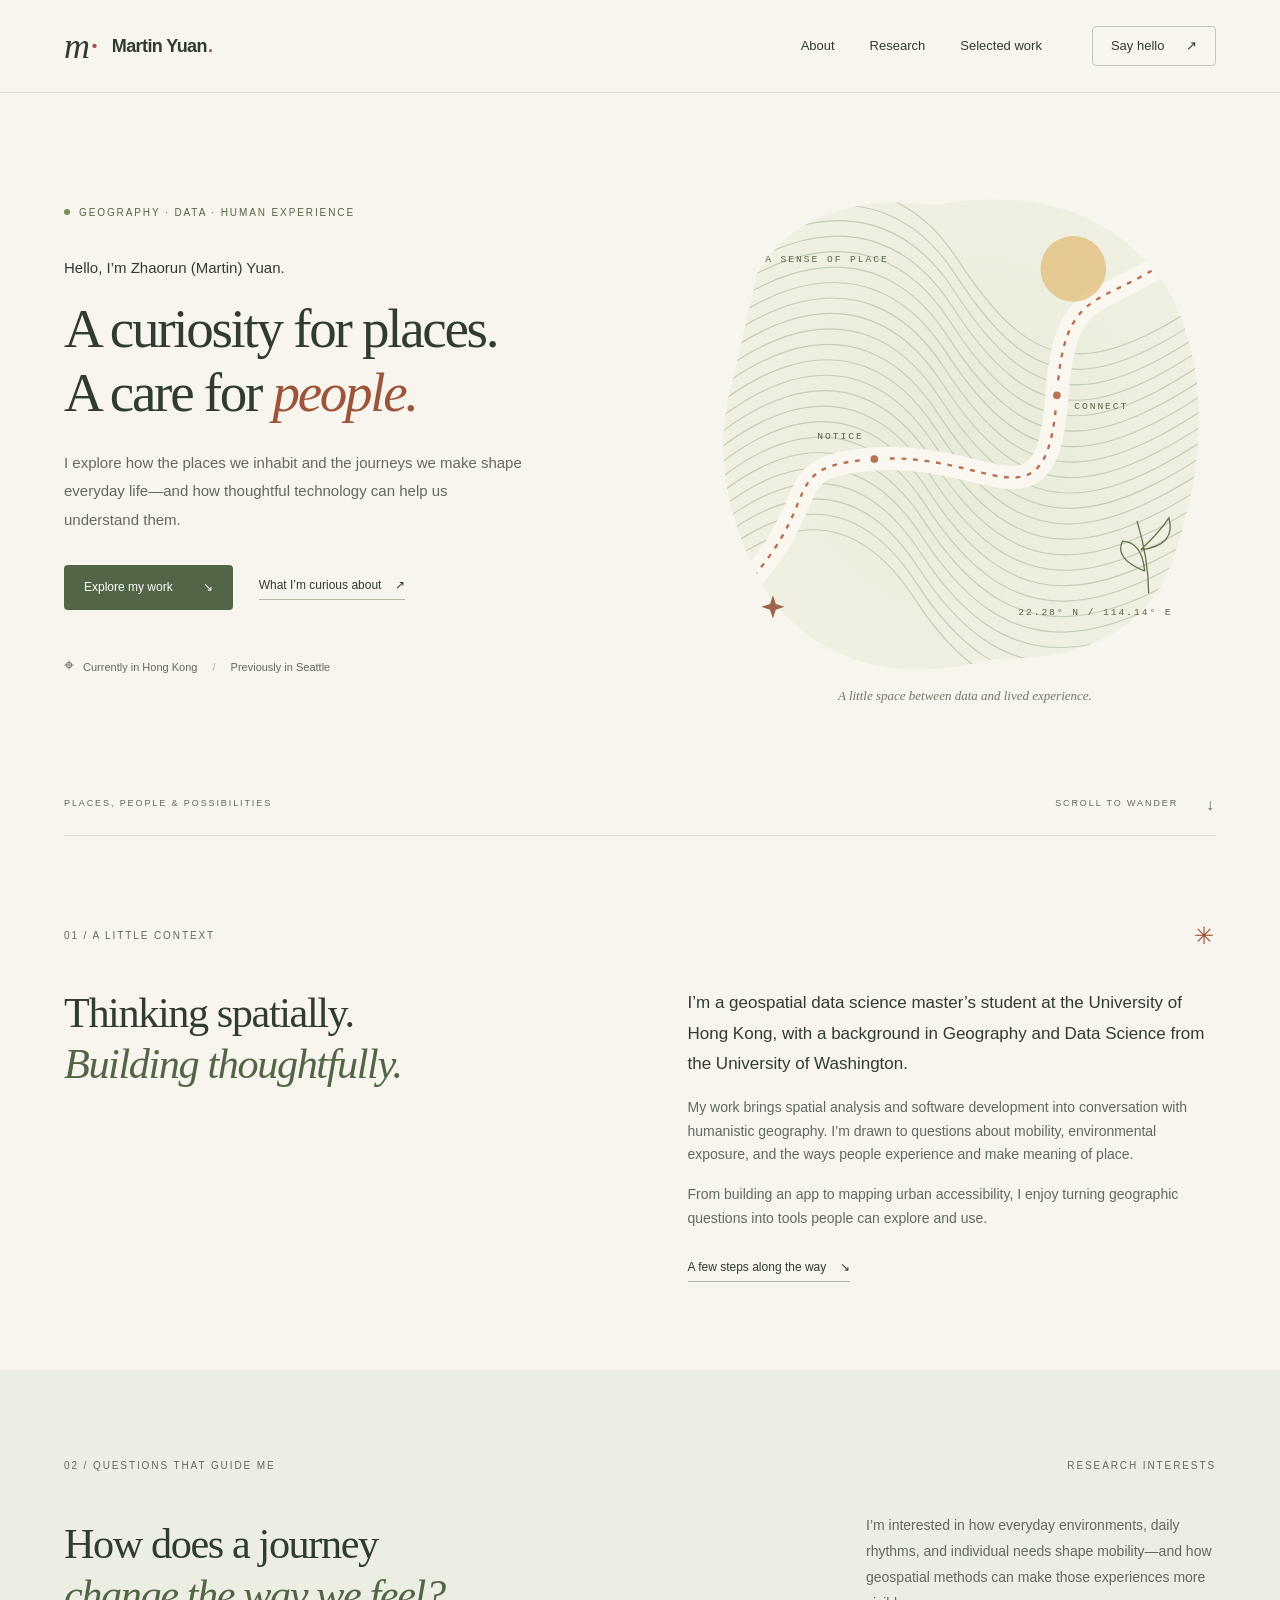
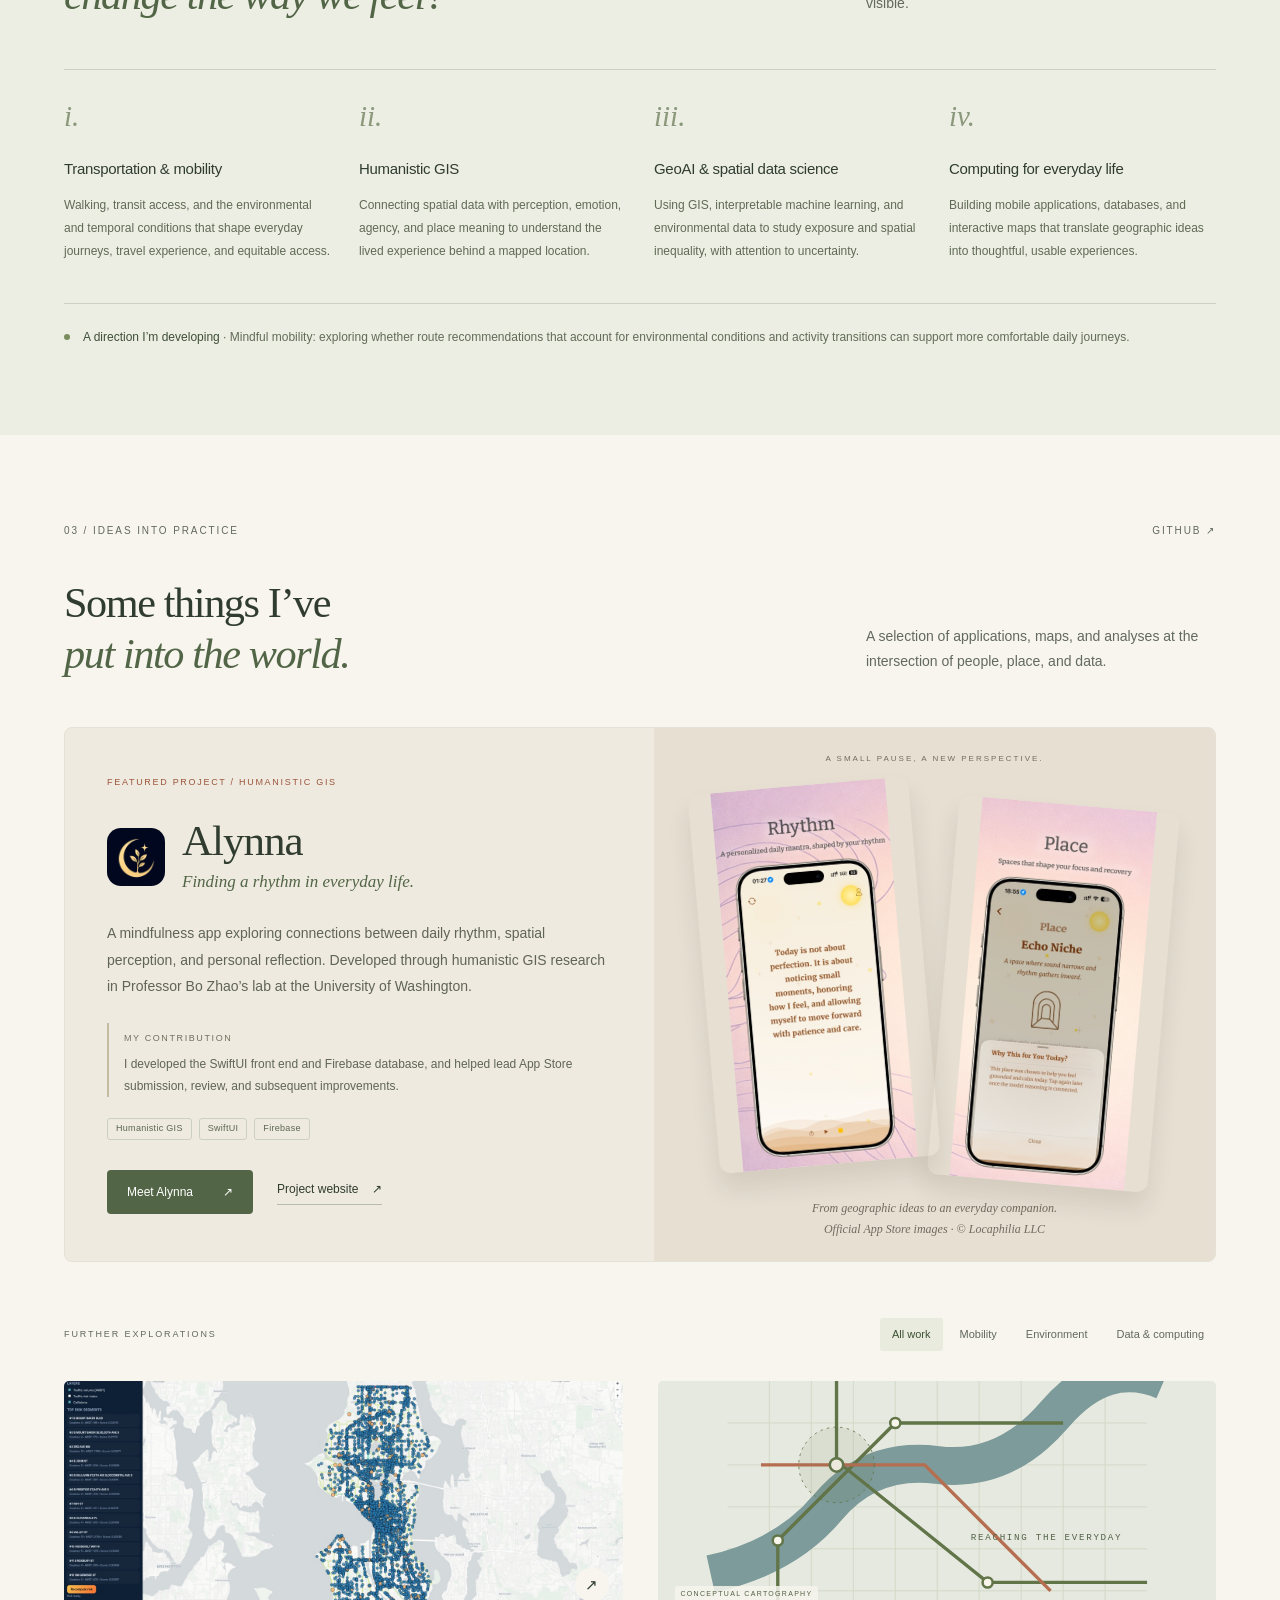
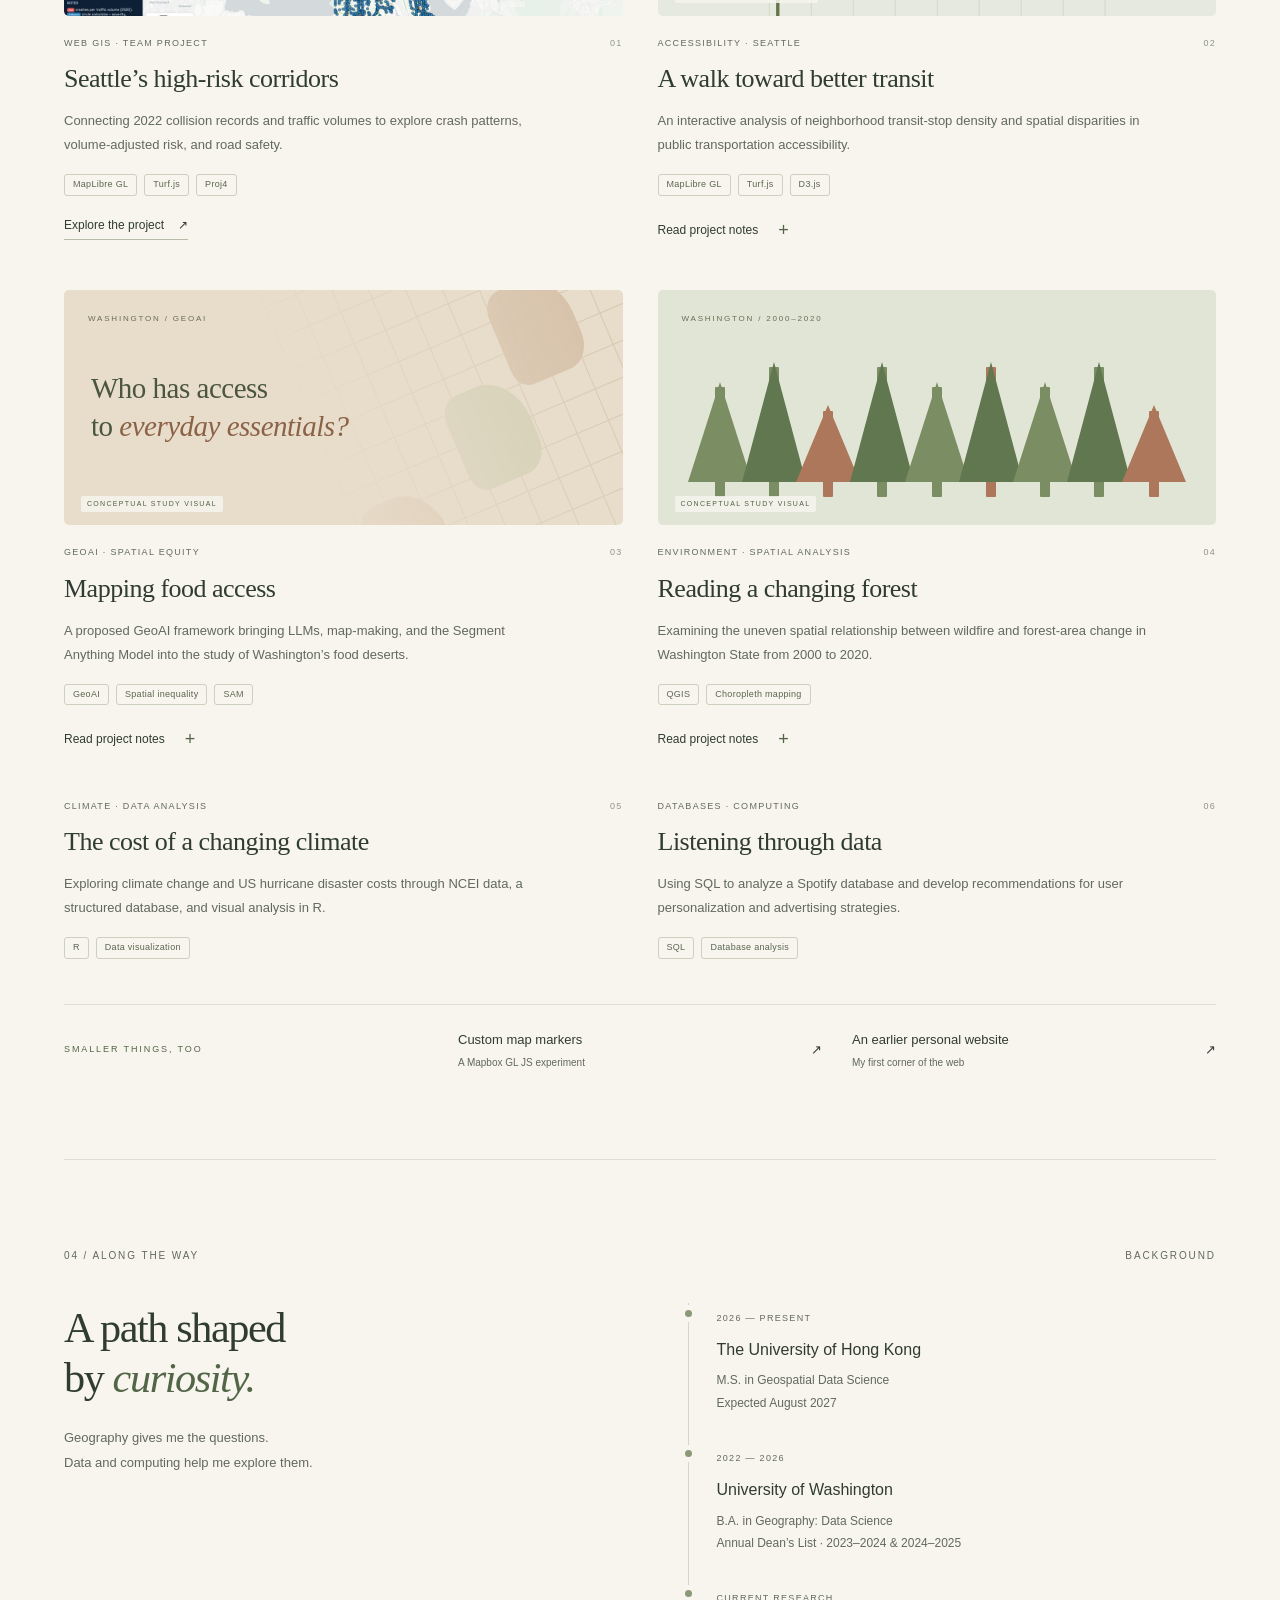
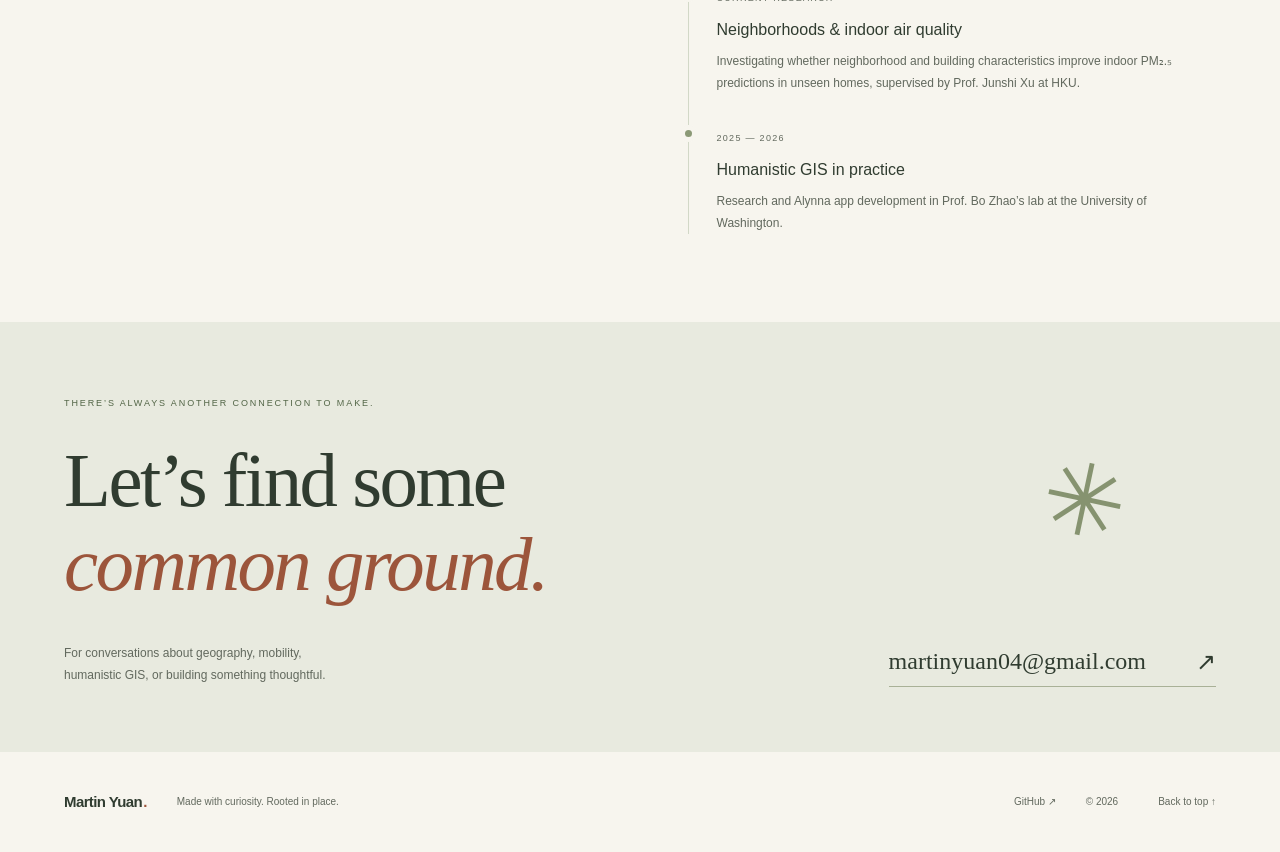
==== index.html @ da3b29af "update to website intial one" ====
<!doctype html>
<html lang="en">
<head>
  <meta charset="utf-8">
  <meta name="viewport" content="width=device-width, initial-scale=1">
  <meta name="theme-color" content="#f7f5ee">
  <meta name="description" content="Zhaorun (Martin) Yuan — geography, humanistic GIS, and geospatial data science. Exploring how places and everyday journeys shape human experience.">
  <meta property="og:title" content="Zhaorun (Martin) Yuan — Places, people & possibilities">
  <meta property="og:description" content="Geography, humanistic GIS, mobility, and thoughtful technology. Research and selected work by Martin Yuan.">
  <meta property="og:type" content="website">
  <title>Zhaorun (Martin) Yuan · Geography & Geospatial Data Science</title>
  <link rel="icon" href="assets/favicon.svg" type="image/svg+xml">
  <link rel="stylesheet" href="styles.css">
  <script src="script.js" defer></script>
</head>
<body>
<a class="skip-link" href="#main">Skip to content</a>
<header class="site-header">
  <a class="wordmark" href="#home" aria-label="Martin Yuan, home"><span class="mark" aria-hidden="true">m<span>·</span></span> Martin Yuan<span class="wordmark-dot">.</span></a>
  <button class="menu-toggle" type="button" aria-expanded="false" aria-controls="navigation">Menu <span aria-hidden="true">☰</span></button>
  <nav id="navigation" aria-label="Main navigation">
    <a href="#about">About</a><a href="#research">Research</a><a href="#work">Selected work</a><a class="nav-contact" href="#contact">Say hello <span aria-hidden="true">↗</span></a>
  </nav>
</header>
<main id="main">
<section class="hero wrap" id="home" aria-labelledby="hero-title">
  <div class="hero-copy">
    <p class="eyebrow"><span class="status-dot"></span> GEOGRAPHY · DATA · HUMAN EXPERIENCE</p>
    <p class="introduction">Hello, I’m Zhaorun (Martin) Yuan.</p>
    <h1 id="hero-title">A curiosity for places.<br>A care for <em>people.</em></h1>
    <p class="hero-description">I explore how the places we inhabit and the journeys we make shape everyday life—and how thoughtful technology can help us understand them.</p>
    <div class="hero-actions"><a class="button primary" href="#work">Explore my work <span aria-hidden="true">↘</span></a><a class="text-link" href="#research">What I’m curious about <span aria-hidden="true">↗</span></a></div>
    <p class="hero-location"><span aria-hidden="true">⌖</span> Currently in Hong Kong <span class="separator">/</span> Previously in Seattle</p>
  </div>
  <figure class="landscape">
    <svg viewBox="0 0 520 530" role="img" aria-labelledby="landscape-title landscape-desc">
      <title id="landscape-title">A geography of everyday life</title><desc id="landscape-desc">An imagined landscape of soft contour lines, a winding terracotta path, and small places to pause.</desc>
      <defs><clipPath id="map-clip"><path d="M45 98Q98 12 231 28Q388 0 467 110Q530 222 480 380Q448 500 290 498Q140 537 59 436Q-13 318 20 207Z"/></clipPath><radialGradient id="map-fill"><stop stop-color="#e7ebd9"/><stop offset="1" stop-color="#eff0e2"/></radialGradient></defs>
      <g clip-path="url(#map-clip)"><path fill="url(#map-fill)" d="M0 0h520v530H0z"/>
      <g class="contours" fill="none" stroke="#c4cdb6" stroke-width="1.2">
      <path d="M-90 160C10 20 165-50 252 84S399 212 570 83"/><path d="M-90 176C10 36 163-34 250 100S399 228 570 99"/><path d="M-90 192C10 52 161-18 248 116S399 244 570 115"/><path d="M-90 208C10 68 159-2 246 132S399 260 570 131"/><path d="M-90 224C10 84 157 14 244 148S399 276 570 147"/><path d="M-90 240C10 100 155 30 242 164S399 292 570 163"/><path d="M-90 256C10 116 153 46 240 180S399 308 570 179"/><path d="M-90 272C10 132 151 62 238 196S399 324 570 195"/><path d="M-90 288C10 148 149 78 236 212S399 340 570 211"/><path d="M-90 304C10 164 147 94 234 228S399 356 570 227"/><path d="M-90 320C10 180 145 110 232 244S399 372 570 243"/><path d="M-90 336C10 196 143 126 230 260S399 388 570 259"/><path d="M-90 352C10 212 141 142 228 276S399 404 570 275"/><path d="M-90 368C10 228 139 158 226 292S399 420 570 291"/><path d="M-90 384C10 244 137 174 224 308S399 436 570 307"/><path d="M-90 400C10 260 135 190 222 324S399 452 570 323"/><path d="M-90 416C10 276 133 206 220 340S399 468 570 339"/><path d="M-90 432C10 292 131 222 218 356S399 484 570 355"/><path d="M-90 448C10 308 129 238 216 372S399 500 570 371"/><path d="M-90 464C10 324 127 254 214 388S399 516 570 387"/><path d="M-90 480C10 340 125 270 212 404S399 532 570 403"/><path d="M-90 496C10 356 123 286 210 420S399 548 570 419"/><path d="M-90 512C10 372 121 302 208 436S399 564 570 435"/>
      </g><path d="M-20 470C140 340 45 300 166 291S345 372 355 225S423 160 540 18" fill="none" stroke="#f9f7ef" stroke-width="24"/><path class="journey-line" d="M-20 470C140 340 45 300 166 291S345 372 355 225S423 160 540 18" fill="none" stroke="#b97154" stroke-width="2.5" stroke-dasharray="5 7"/>
      <circle cx="166" cy="291" r="10" fill="#f9f7ef"/><circle cx="166" cy="291" r="4" fill="#b97154"/><circle cx="355" cy="225" r="10" fill="#f9f7ef"/><circle cx="355" cy="225" r="4" fill="#b97154"/>
      <circle cx="372" cy="94" r="34" fill="#e3bd78" opacity=".75"/>
      </g><g fill="#596448" font-family="monospace" font-size="10" letter-spacing="2"><text x="53" y="87">A SENSE OF PLACE</text><text x="107" y="270">NOTICE</text><text x="373" y="239">CONNECT</text><text x="315" y="452">22.28° N / 114.14° E</text></g>
      <g transform="translate(450 355)" stroke="#68744e" fill="none" stroke-width="1.4"><path d="M0 75Q0 40-12 0M-4 52Q-36 39-27 21Q-7 22-4 52M-8 30Q12 11 21-3Q29 25-8 30"/></g>
      <g transform="translate(61 444)" fill="#9b654e"><path d="M0-12 3-3 12 0 3 3 0 12-3 3-12 0-3-3Z"/></g>
    </svg>
    <figcaption>A little space between data and lived experience.</figcaption>
  </figure>
  <div class="hero-bottom"><span>PLACES, PEOPLE & POSSIBILITIES</span><a href="#about" aria-label="Scroll to about">SCROLL TO WANDER <span aria-hidden="true">↓</span></a></div>
</section>
<section class="about section wrap" id="about" aria-labelledby="about-title">
  <div class="section-label"><span>01 / A LITTLE CONTEXT</span><span class="small-star" aria-hidden="true">✳</span></div>
  <div class="about-grid"><h2 id="about-title">Thinking spatially.<br><em>Building thoughtfully.</em></h2><div class="about-copy"><p class="lead">I’m a geospatial data science master’s student at the University of Hong Kong, with a background in Geography and Data Science from the University of Washington.</p><p>My work brings spatial analysis and software development into conversation with humanistic geography. I’m drawn to questions about mobility, environmental exposure, and the ways people experience and make meaning of place.</p><p>From building an app to mapping urban accessibility, I enjoy turning geographic questions into tools people can explore and use.</p><a class="text-link" href="#background">A few steps along the way <span aria-hidden="true">↘</span></a></div></div>
</section>
<section class="research section" id="research" aria-labelledby="research-title"><div class="wrap">
  <div class="section-label"><span>02 / QUESTIONS THAT GUIDE ME</span><span>RESEARCH INTERESTS</span></div>
  <div class="section-heading"><h2 id="research-title">How does a journey<br><em>change the way we feel?</em></h2><p>I’m interested in how everyday environments, daily rhythms, and individual needs shape mobility—and how geospatial methods can make those experiences more visible.</p></div>
  <div class="interest-grid">
    <article><span class="interest-number">i.</span><h3>Transportation & mobility</h3><p>Walking, transit access, and the environmental and temporal conditions that shape everyday journeys, travel experience, and equitable access.</p></article>
    <article><span class="interest-number">ii.</span><h3>Humanistic GIS</h3><p>Connecting spatial data with perception, emotion, agency, and place meaning to understand the lived experience behind a mapped location.</p></article>
    <article><span class="interest-number">iii.</span><h3>GeoAI & spatial data science</h3><p>Using GIS, interpretable machine learning, and environmental data to study exposure and spatial inequality, with attention to uncertainty.</p></article>
    <article><span class="interest-number">iv.</span><h3>Computing for everyday life</h3><p>Building mobile applications, databases, and interactive maps that translate geographic ideas into thoughtful, usable experiences.</p></article>
  </div>
  <div class="research-note"><span class="status-dot"></span><p><strong>A direction I’m developing</strong> · Mindful mobility: exploring whether route recommendations that account for environmental conditions and activity transitions can support more comfortable daily journeys.</p></div>
</div></section>
<section class="work section wrap" id="work" aria-labelledby="work-title">
  <div class="section-label"><span>03 / IDEAS INTO PRACTICE</span><a href="https://github.com/martinnnYuan" target="_blank" rel="noopener noreferrer">GITHUB <span aria-hidden="true">↗</span></a></div>
  <div class="section-heading"><h2 id="work-title">Some things I’ve<br><em>put into the world.</em></h2><p>A selection of applications, maps, and analyses at the intersection of people, place, and data.</p></div>
  <article class="featured" id="alynna">
    <div class="featured-copy"><p class="eyebrow">FEATURED PROJECT / HUMANISTIC GIS</p><div class="app-heading"><img src="assets/alynna-icon.jpg" width="58" height="58" alt="Alynna app icon" loading="lazy"><h3>Alynna<span>Finding a rhythm in everyday life.</span></h3></div><p>A mindfulness app exploring connections between daily rhythm, spatial perception, and personal reflection. Developed through humanistic GIS research in Professor Bo Zhao’s lab at the University of Washington.</p><div class="role-note"><span>MY CONTRIBUTION</span><p>I developed the SwiftUI front end and Firebase database, and helped lead App Store submission, review, and subsequent improvements.</p></div><div class="tags"><span>Humanistic GIS</span><span>SwiftUI</span><span>Firebase</span></div><div class="featured-actions"><a class="button primary" href="https://apps.apple.com/us/app/alynna/id6755222294" target="_blank" rel="noopener noreferrer">Meet Alynna <span aria-hidden="true">↗</span></a><a class="text-link" href="https://martinnnyuan.github.io/alynna_support/" target="_blank" rel="noopener noreferrer">Project website <span aria-hidden="true">↗</span></a></div></div>
    <figure class="app-visual"><span class="visual-note">A SMALL PAUSE, A NEW PERSPECTIVE.</span><div class="app-screens"><img class="screen-one" src="assets/alynna-screen-1.jpg" width="416" height="900" alt="Official Alynna App Store image showing the daily rhythm reflection screen" loading="lazy"><img class="screen-two" src="assets/alynna-screen-2.jpg" width="416" height="900" alt="Official Alynna App Store image showing Place, a reflection on spaces for focus and recovery" loading="lazy"></div><figcaption>From geographic ideas to an everyday companion.<br>Official App Store images · © Locaphilia LLC</figcaption></figure>
  </article>
  <div class="project-toolbar"><p>FURTHER EXPLORATIONS</p><div class="filters" role="group" aria-label="Filter projects"><button type="button" class="active" data-filter="all" aria-pressed="true">All work</button><button type="button" data-filter="mobility" aria-pressed="false">Mobility</button><button type="button" data-filter="environment" aria-pressed="false">Environment</button><button type="button" data-filter="data" aria-pressed="false">Data & computing</button></div></div>
  <p class="sr-only" id="filter-status" aria-live="polite"></p>
  <div class="projects">
    <article class="project" data-category="mobility"><a class="project-image traffic" href="https://martinnnyuan.github.io/geog328_traffic_incident/index.html" target="_blank" rel="noopener noreferrer" aria-label="Explore Seattle high-risk corridors"><img src="assets/seattle-traffic.jpg" width="1440" height="783" alt="Seattle traffic safety web map with road segments and collision data" loading="lazy"><span class="image-link" aria-hidden="true">↗</span></a><div class="project-meta"><span>WEB GIS · TEAM PROJECT</span><span>01</span></div><h3>Seattle’s high-risk corridors</h3><p>Connecting 2022 collision records and traffic volumes to explore crash patterns, volume-adjusted risk, and road safety.</p><div class="tags"><span>MapLibre GL</span><span>Turf.js</span><span>Proj4</span></div><a class="text-link" href="https://github.com/martinnnYuan/geog328_traffic_incident" target="_blank" rel="noopener noreferrer">Explore the project <span aria-hidden="true">↗</span></a></article>
    <article class="project" data-category="mobility"><div class="project-image transit" aria-hidden="true"><svg viewBox="0 0 500 280"><g stroke="#d0d7c4" stroke-width="1"><path d="M0 50h500M0 100h500M0 150h500M0 200h500M0 250h500M50 0v280M100 0v280M150 0v280M200 0v280M250 0v280M300 0v280M350 0v280M400 0v280M450 0v280"/></g><path d="M-20 230Q70 210 120 150T250 100T390 40T520 0" fill="none" stroke="#7d9b9a" stroke-width="45"/><path d="M60 280V190L200 50H400M130 0V95L310 240H500" fill="none" stroke="#617548" stroke-width="4"/><path d="M40 100H235L385 250" fill="none" stroke="#b56e50" stroke-width="4"/><g fill="#f8f5eb" stroke="#617548" stroke-width="3"><circle cx="130" cy="100" r="8"/><circle cx="200" cy="50" r="6"/><circle cx="310" cy="240" r="6"/><circle cx="60" cy="190" r="6"/></g><circle cx="130" cy="100" r="45" fill="#617548" fill-opacity=".09" stroke="#617548" stroke-dasharray="3 5"/><text x="290" y="190" fill="#536348" font-family="monospace" font-size="11" letter-spacing="2">REACHING THE EVERYDAY</text></svg><span class="illustration-label">CONCEPTUAL CARTOGRAPHY</span></div><div class="project-meta"><span>ACCESSIBILITY · SEATTLE</span><span>02</span></div><h3>A walk toward better transit</h3><p>An interactive analysis of neighborhood transit-stop density and spatial disparities in public transportation accessibility.</p><div class="tags"><span>MapLibre GL</span><span>Turf.js</span><span>D3.js</span></div><details><summary>Read project notes <span aria-hidden="true">+</span></summary><p>Integrated King County and Seattle open data with neighborhood navigation, spatial queries, and dynamic charts. The accessibility index measures in-service stop density; it is a proxy for access rather than a network-based walking-time measure.</p></details></article>
    <article class="project" data-category="environment"><div class="project-image food" aria-hidden="true"><span class="art-coordinate">WASHINGTON / GEOAI</span><div class="food-grid"></div><span class="art-phrase">Who has access<br>to <em>everyday essentials?</em></span><span class="illustration-label">CONCEPTUAL STUDY VISUAL</span></div><div class="project-meta"><span>GEOAI · SPATIAL EQUITY</span><span>03</span></div><h3>Mapping food access</h3><p>A proposed GeoAI framework bringing LLMs, map-making, and the Segment Anything Model into the study of Washington’s food deserts.</p><div class="tags"><span>GeoAI</span><span>Spatial inequality</span><span>SAM</span></div><details><summary>Read project notes <span aria-hidden="true">+</span></summary><p>Developed for GEOG 495, the project considered evaluation strategies alongside the ethical and political limits of using GeoAI to represent unequal food access.</p></details></article>
    <article class="project" data-category="environment"><div class="project-image forest" aria-hidden="true"><span class="art-coordinate">WASHINGTON / 2000–2020</span><div class="forest-art"><i></i><i></i><i></i><i></i><i></i><i></i><i></i><i></i><i></i></div><span class="illustration-label">CONCEPTUAL STUDY VISUAL</span></div><div class="project-meta"><span>ENVIRONMENT · SPATIAL ANALYSIS</span><span>04</span></div><h3>Reading a changing forest</h3><p>Examining the uneven spatial relationship between wildfire and forest-area change in Washington State from 2000 to 2020.</p><div class="tags"><span>QGIS</span><span>Choropleth mapping</span></div><details><summary>Read project notes <span aria-hidden="true">+</span></summary><p>Used Washington State Department of Natural Resources data and spatial analysis in QGIS to map patterns of environmental and ecological change for GEOG 360.</p></details></article>
    <article class="project" data-category="data environment"><div class="project-meta"><span>CLIMATE · DATA ANALYSIS</span><span>05</span></div><h3>The cost of a changing climate</h3><p>Exploring climate change and US hurricane disaster costs through NCEI data, a structured database, and visual analysis in R.</p><div class="tags"><span>R</span><span>Data visualization</span></div></article>
    <article class="project" data-category="data"><div class="project-meta"><span>DATABASES · COMPUTING</span><span>06</span></div><h3>Listening through data</h3><p>Using SQL to analyze a Spotify database and develop recommendations for user personalization and advertising strategies.</p><div class="tags"><span>SQL</span><span>Database analysis</span></div></article>
  </div>
  <div class="small-experiments"><p class="eyebrow">SMALLER THINGS, TOO</p><a href="https://github.com/martinnnYuan/mapboxtest" target="_blank" rel="noopener noreferrer"><span>Custom map markers <small>A Mapbox GL JS experiment</small></span><span aria-hidden="true">↗</span></a><a href="https://github.com/martinnnYuan/martinnnYuan.github.io" target="_blank" rel="noopener noreferrer"><span>An earlier personal website <small>My first corner of the web</small></span><span aria-hidden="true">↗</span></a></div>
</section>
<section class="background section wrap" id="background" aria-labelledby="background-title"><div class="section-label"><span>04 / ALONG THE WAY</span><span>BACKGROUND</span></div><div class="background-grid"><div><h2 id="background-title">A path shaped<br>by <em>curiosity.</em></h2><p class="background-note">Geography gives me the questions.<br>Data and computing help me explore them.</p></div><div class="timeline"><article><span class="timeline-date">2026 — PRESENT</span><h3>The University of Hong Kong</h3><p>M.S. in Geospatial Data Science<br>Expected August 2027</p></article><article><span class="timeline-date">2022 — 2026</span><h3>University of Washington</h3><p>B.A. in Geography: Data Science<br>Annual Dean’s List · 2023–2024 & 2024–2025</p></article><article><span class="timeline-date">CURRENT RESEARCH</span><h3>Neighborhoods & indoor air quality</h3><p>Investigating whether neighborhood and building characteristics improve indoor PM₂.₅ predictions in unseen homes, supervised by Prof. Junshi Xu at HKU.</p></article><article><span class="timeline-date">2025 — 2026</span><h3>Humanistic GIS in practice</h3><p>Research and Alynna app development in Prof. Bo Zhao’s lab at the University of Washington.</p></article></div></div></section>
<section class="contact" id="contact" aria-labelledby="contact-title"><div class="wrap"><p class="eyebrow">THERE’S ALWAYS ANOTHER CONNECTION TO MAKE.</p><h2 id="contact-title">Let’s find some<br><em>common ground.</em><span class="contact-star" aria-hidden="true">✳</span></h2><div class="contact-bottom"><p>For conversations about geography, mobility,<br>humanistic GIS, or building something thoughtful.</p><a href="mailto:martinyuan04@gmail.com">martinyuan04@gmail.com <span aria-hidden="true">↗</span></a></div></div></section>
</main>
<footer class="wrap"><a class="wordmark" href="#home">Martin Yuan<span class="wordmark-dot">.</span></a><p>Made with curiosity. Rooted in place.</p><a href="https://github.com/martinnnYuan" target="_blank" rel="noopener noreferrer">GitHub <span aria-hidden="true">↗</span></a><span>© <span id="year">2026</span></span><a class="back-top" href="#home">Back to top ↑</a></footer>
</body>
</html>
---- styles.css ----
:root{--paper:#f7f5ee;--ink:#303c30;--muted:#62695e;--green:#526546;--rust:#9c553b;--line:#dedfd3;--serif:Georgia,'Times New Roman',serif;--sans:'Avenir Next',Avenir,'Segoe UI',sans-serif}*{box-sizing:border-box}html{scroll-behavior:smooth;scroll-padding-top:96px}body{margin:0;color:var(--ink);background:var(--paper);font-family:var(--sans);font-size:15px;line-height:1.7;-webkit-font-smoothing:antialiased}::selection{background:#e2d6b8;color:#303c30}a{color:inherit;text-decoration:none}button{font:inherit}button,a{-webkit-tap-highlight-color:transparent}a:focus-visible,button:focus-visible,summary:focus-visible{outline:2px solid var(--rust);outline-offset:6px}img{display:block;max-width:100%;height:auto}svg{display:block;width:100%}p,h1,h2,h3,figure{margin:0}em{font-family:var(--serif);font-weight:400;color:var(--green)}.wrap{max-width:1280px;width:calc(100% - 128px);margin-inline:auto}.site-header{min-height:93px;padding:0 64px;display:flex;align-items:center;justify-content:space-between;border-bottom:1px solid var(--line);background:rgba(247,245,238,.96);position:sticky;top:0;z-index:20;backdrop-filter:blur(12px)}.wordmark{display:inline-flex;align-items:center;font-size:18px;font-weight:600;letter-spacing:-.6px}.mark{font:italic 36px var(--serif);margin-right:14px;line-height:1}.mark span,.wordmark-dot{color:var(--rust)}.wordmark-dot{margin-left:1px}.site-header nav{display:flex;gap:35px;align-items:center;font-size:13px}.site-header nav a{position:relative;padding:8px 0}.site-header nav a:not(.nav-contact):after{content:'';height:1px;position:absolute;bottom:3px;left:0;right:100%;background:var(--rust);transition:right .25s}.site-header nav a:hover:after,.site-header nav a[aria-current]:after{right:0}.site-header .nav-contact{margin-left:15px;border:1px solid #c2c8b7;padding:8px 18px;border-radius:4px}.nav-contact span{margin-left:18px}.menu-toggle{display:none}.hero{padding-top:85px;display:grid;grid-template-columns:1.25fr 1fr;column-gap:22px;align-items:center}.eyebrow,.section-label,.hero-bottom,.project-meta,.visual-note,.timeline-date,.illustration-label,.project-toolbar>p{font-size:10px;letter-spacing:1.9px;font-weight:500;line-height:1.5}.eyebrow{display:flex;align-items:center;gap:9px;color:var(--green)}.status-dot{display:inline-block;width:6px;height:6px;border-radius:50%;background:#7a8c5d;flex-shrink:0}.introduction{font-size:15px;margin-top:35px;margin-bottom:17px}h1{font:400 clamp(43px,4.3vw,68px)/1.15 var(--serif);letter-spacing:-2.3px;white-space:nowrap}h1 em{color:var(--rust)}.hero-description{max-width:460px;margin-top:25px;font-size:15px;line-height:1.9;color:var(--muted)}.hero-actions{display:flex;align-items:center;gap:26px;margin-top:31px}.button{padding:12px 20px;border-radius:4px;display:inline-flex;align-items:center;justify-content:space-between;gap:30px;font-size:12px;transition:background .2s,transform .2s}.primary{background:var(--green);color:#fff}.primary:hover{background:#3d5033;transform:translateY(-2px)}.text-link{font-size:12px;display:inline-flex;gap:14px;align-items:center;border-bottom:1px solid #b7bca9;padding-bottom:4px;transition:color .2s}.text-link:hover{color:var(--rust)}.hero-location{margin-top:40px;font-size:11px;color:var(--muted)}.hero-location>span:first-child{font-size:18px;margin-right:6px}.separator{margin:0 12px;color:#b3b7a7}.landscape{width:100%;max-width:520px;justify-self:end;position:relative}.landscape svg{overflow:visible}.landscape figcaption{text-align:center;font-family:var(--serif);font-style:italic;font-size:13px;color:#727966;margin-top:-5px}.hero-bottom{grid-column:1/-1;display:flex;justify-content:space-between;margin-top:68px;padding:22px 0;border-bottom:1px solid var(--line);font-size:9px;color:var(--muted)}.hero-bottom a{display:flex;gap:28px}.hero-bottom a span{font-size:16px;line-height:1}.section{padding-top:88px;padding-bottom:88px}.section-label{display:flex;justify-content:space-between;align-items:center;color:var(--muted);margin-bottom:40px;font-size:10px}.small-star{font-size:24px;color:var(--rust);line-height:1}h2{font:400 clamp(34px,3.3vw,49px)/1.2 var(--serif);letter-spacing:-1.4px}h2 em{color:var(--green)}.about-grid{display:grid;grid-template-columns:1fr 1fr;gap:95px}.about-copy p{margin-bottom:16px;color:var(--muted);font-size:14px}.about-copy .lead{font-size:17px;line-height:1.8;color:var(--ink)}.about-copy .text-link{margin-top:10px}.research{background:#eceee3;position:relative}.section-heading{display:flex;justify-content:space-between;align-items:flex-end;gap:70px;margin-bottom:48px}.section-heading>p{max-width:350px;color:var(--muted);font-size:14px;line-height:1.85;padding-bottom:4px}.interest-grid{display:grid;grid-template-columns:repeat(4,1fr);gap:28px;border-top:1px solid #cbd1c0;padding-top:30px}.interest-number{display:block;font:italic 29px var(--serif);color:#8a977a;margin-bottom:23px}.interest-grid h3{font-size:15px;font-weight:500;letter-spacing:-.3px;margin-bottom:13px}.interest-grid p{font-size:12px;color:#606956;line-height:1.9}.research-note{display:flex;gap:13px;margin-top:40px;padding-top:23px;border-top:1px solid #cbd1c0;align-items:baseline;font-size:12px;color:#626b58}.research-note strong{font-weight:500;color:#3f4e37}.research-note .status-dot{position:relative;top:-1px}.featured{display:grid;grid-template-columns:1.05fr 1fr;background:#eeeadf;border:1px solid #e5e1d6;border-radius:8px;overflow:hidden}.featured-copy{padding:46px 42px}.featured .eyebrow{font-size:9px;letter-spacing:1.7px;margin-bottom:28px;color:var(--rust)}.app-heading{display:flex;align-items:center;gap:17px;margin-bottom:25px}.app-heading img{border-radius:14px;width:58px;height:58px}.app-heading h3{font:400 43px/1 var(--serif);letter-spacing:-1px}.app-heading h3 span{display:block;font:italic 17px/1.5 var(--serif);color:var(--green);letter-spacing:0;margin-top:7px}.featured-copy>p{font-size:14px;color:#606459;line-height:1.9}.role-note{margin-top:23px;border-left:2px solid #c4bca2;padding-left:15px}.role-note>span{font-size:9px;letter-spacing:1.6px;color:#6e705f}.role-note p{font-size:12px;color:#606459;margin-top:6px;line-height:1.8}.tags{display:flex;flex-wrap:wrap;gap:7px;margin-top:21px}.tags span{font-size:9px;letter-spacing:.3px;border:1px solid #cbd0bf;border-radius:3px;padding:3px 8px;color:#5b6650;line-height:1.5}.featured-actions{display:flex;gap:24px;align-items:center;margin-top:30px}.app-visual{background:#e6dfd2;position:relative;padding:25px 28px 22px;display:flex;flex-direction:column;justify-content:center;overflow:hidden}.visual-note{font-size:8px;letter-spacing:2px;display:block;text-align:center;color:#766c60;margin-bottom:25px}.app-screens{display:flex;justify-content:center;align-items:center;gap:18px;padding:0 12px}.app-screens img{width:46%;height:auto;border-radius:11px;box-shadow:0 16px 25px #3c38221c;max-height:380px;object-fit:contain}.screen-one{transform:rotate(-5deg) translateY(-5px)}.screen-two{transform:rotate(5deg) translateY(14px)}.app-visual figcaption{font:italic 12px/1.7 var(--serif);color:#726a5e;text-align:center;margin-top:28px}.project-toolbar{margin:56px 0 30px;display:flex;justify-content:space-between;align-items:center;gap:20px}.project-toolbar>p{font-size:9px;color:var(--muted)}.filters{display:flex;gap:5px}.filters button{border:0;color:var(--muted);font-size:11px;padding:7px 12px;background:none;border-radius:3px;cursor:pointer;white-space:nowrap}.filters button.active{background:#e8ebde;color:#3e5233}.filters button:hover{background:#e8ebde}.projects{display:grid;grid-template-columns:1fr 1fr;gap:45px 35px}.project[hidden]{display:none}.project-image{height:235px;border-radius:5px;overflow:hidden;position:relative;display:block;margin-bottom:21px}.project-image>img{height:100%;width:100%;object-fit:cover;transition:transform .5s}.project-image:hover>img{transform:scale(1.035)}.traffic img{object-position:center}.image-link{position:absolute;bottom:14px;right:14px;border-radius:50%;width:34px;height:34px;background:var(--paper);display:grid;place-items:center}.transit{background:#e6e9df}.transit svg{height:100%;object-fit:cover}.illustration-label{position:absolute;left:17px;bottom:13px;color:#506044;font-size:7px;letter-spacing:1.3px;background:#f7f5eed9;padding:3px 6px;border-radius:2px}.project-meta{display:flex;justify-content:space-between;color:var(--muted);font-size:9px;letter-spacing:1.3px}.project-meta>span:last-child{color:#8f9784}.project h3{font:400 26px/1.3 var(--serif);letter-spacing:-.5px;margin-top:12px;margin-bottom:13px}.project>p{font-size:13px;line-height:1.85;color:var(--muted);max-width:490px}.project .tags{margin-top:17px}.project .text-link,.project details{margin-top:19px}.project details summary{font-size:12px;display:flex;cursor:pointer;list-style:none;gap:20px;align-items:center}.project details summary::-webkit-details-marker{display:none}.project details summary span{font-size:18px;font-weight:300;color:var(--green)}.project details[open] summary span{transform:rotate(45deg)}.project details p{margin-top:11px;color:var(--muted);font-size:12px;line-height:1.9}.food{background:#e8ddca}.art-coordinate{position:absolute;left:24px;top:22px;font-size:8px;letter-spacing:1.8px;color:#6b6c54}.art-phrase{position:absolute;left:27px;top:80px;font:29px/1.3 var(--serif);color:#4a563e;letter-spacing:-.5px}.art-phrase em{color:#8b6247}.food-grid{position:absolute;inset:-40% -10% -40% 40%;transform:rotate(-23deg);opacity:.35;background-image:linear-gradient(90deg,#ad9c7a 1px,transparent 1px),linear-gradient(#ad9c7a 1px,transparent 1px);background-size:34px 34px;mask-image:linear-gradient(90deg,transparent,#000)}.food-grid:after{content:'';position:absolute;left:40%;top:45%;width:80px;height:100px;background:#a2ae85;border-radius:24% 50% 30% 20%;box-shadow:80px -80px 0 #af8260,-120px 70px 0 #af8260}.forest{background:#e0e5d6}.forest-art{display:flex;position:absolute;bottom:28px;left:35px;right:35px;justify-content:space-around;align-items:flex-end;height:130px}.forest-art i{width:10px;height:85%;position:relative;background:#7b8d63;border-radius:1px}.forest-art i:before{content:'';position:absolute;width:0;height:0;bottom:15px;left:-27px;border-left:32px solid transparent;border-right:32px solid transparent;border-bottom:100px solid #7b8d63}.forest-art i:nth-child(3n){height:66%;background:#ac775a}.forest-art i:nth-child(3n):before{border-bottom-color:#ac775a;border-bottom-width:77px}.forest-art i:nth-child(2n){height:100%}.forest-art i:nth-child(2n):before{border-bottom-width:120px;border-bottom-color:#617750}.small-experiments{border-top:1px solid var(--line);margin-top:45px;padding-top:24px;display:grid;grid-template-columns:1fr 1fr 1fr;gap:30px;align-items:center}.small-experiments .eyebrow{font-size:9px}.small-experiments>a{display:flex;align-items:center;justify-content:space-between;font-size:13px}.small-experiments small{display:block;color:var(--muted);font-size:10px;margin-top:3px}.small-experiments a:hover{color:var(--rust)}.background{border-top:1px solid var(--line)}.background-grid{display:grid;grid-template-columns:1fr 1fr;gap:95px}.background-note{font-size:13px;line-height:1.9;color:var(--muted);margin-top:22px}.timeline article{position:relative;padding:0 0 29px 28px;border-left:1px solid #d2d8c7}.timeline article:before{content:'';position:absolute;left:-4px;top:7px;width:7px;height:7px;background:#8b9976;border-radius:50%;box-shadow:0 0 0 5px var(--paper)}.timeline article:last-child{padding-bottom:0}.timeline-date{font-size:9px;color:var(--muted);letter-spacing:1.3px}.timeline h3{font-size:16px;font-weight:500;margin-top:8px;margin-bottom:6px}.timeline p{font-size:12px;color:var(--muted);line-height:1.85}.contact{background:#e8eadf;padding:75px 0 65px;overflow:hidden}.contact .eyebrow{font-size:9px}.contact h2{position:relative;font-size:clamp(48px,6vw,86px);line-height:1.1;letter-spacing:-2.5px;margin-top:28px}.contact h2 em{color:var(--rust)}.contact-star{position:absolute;right:8%;top:8%;font:100px/1 var(--serif);color:#869370;transform:rotate(12deg)}.contact-bottom{display:flex;justify-content:space-between;align-items:flex-end;margin-top:36px;gap:25px}.contact-bottom p{font-size:12px;color:var(--muted);line-height:1.8}.contact-bottom>a{font:24px var(--serif);border-bottom:1px solid #a9b197;padding-bottom:10px;display:flex;gap:50px}.contact-bottom>a:hover{color:var(--rust)}footer{display:flex;align-items:center;gap:30px;min-height:100px;font-size:10px;color:var(--muted)}footer .wordmark{font-size:15px;color:var(--ink)}footer p{margin-right:auto;font-size:10px}footer .back-top{margin-left:10px}.sr-only,.skip-link:not(:focus){position:absolute;width:1px;height:1px;padding:0;margin:-1px;overflow:hidden;clip:rect(0,0,0,0);white-space:nowrap;border:0}.skip-link:focus{position:fixed;top:10px;left:10px;z-index:100;background:var(--ink);color:white;padding:12px 22px}
@media(min-width:1450px){.site-header{padding-inline:max(64px,calc((100vw - 1280px)/2))}.hero{padding-top:100px;padding-bottom:0}}
@media(max-width:1100px){.wrap{width:calc(100% - 80px)}.site-header{padding:0 40px;min-height:80px}.hero{padding-top:65px;grid-template-columns:1.25fr 1fr}h1{font-size:clamp(39px,4.5vw,55px)}.hero-actions{gap:17px;flex-wrap:wrap}.hero-actions .text-link{font-size:11px}.hero-description{font-size:14px}.hero-location{font-size:10px}.section{padding-block:70px}.about-grid,.background-grid{gap:50px}.featured-copy{padding:32px 28px}.featured-actions{gap:14px;flex-wrap:wrap}.app-screens{gap:12px;padding:0}.app-visual{padding-inline:20px}.section-heading{gap:40px}.section-heading>p{max-width:300px}.interest-grid{gap:20px}.interest-grid h3{font-size:14px}.project-image{height:210px}.small-experiments{grid-template-columns:.8fr 1fr 1fr}.contact-bottom>a{font-size:21px;gap:25px}footer{gap:20px}footer p{max-width:180px}.hero-bottom{margin-top:55px}}
@media(max-width:760px){html{scroll-padding-top:85px}.wrap{width:calc(100% - 44px)}.site-header{padding:0 22px;min-height:73px}.wordmark{font-size:16px}.mark{font-size:30px;margin-right:10px}.menu-toggle{display:flex;align-items:center;gap:16px;background:none;border:1px solid #cbd0bf;border-radius:3px;font-size:11px;padding:7px 10px;cursor:pointer}.site-header nav{display:none;position:absolute;top:72px;left:0;right:0;background:var(--paper);border-bottom:1px solid var(--line);padding:20px 25px;box-shadow:0 14px 20px #303c300a}.site-header nav.is-open{display:flex;flex-direction:column;align-items:stretch;gap:8px}.site-header .nav-contact{margin:4px 0 0;text-align:left}.hero{grid-template-columns:1fr;padding-top:46px;gap:0}.hero .eyebrow{font-size:8px;letter-spacing:1.4px}.introduction{font-size:13px;margin-top:25px;margin-bottom:16px}h1{font-size:clamp(36px,7.6vw,58px);letter-spacing:-1.5px;white-space:normal}.hero-description{max-width:490px;font-size:14px;margin-top:21px}.hero-actions{margin-top:25px;gap:20px}.hero-actions .text-link{font-size:11px}.hero-location{margin-top:25px}.landscape{width:80%;max-width:360px;justify-self:center;margin-top:25px}.landscape figcaption{font-size:12px;margin-top:-10px}.hero-bottom{margin-top:35px;font-size:7px;letter-spacing:1.1px;padding:19px 0}.hero-bottom a{gap:12px}.section{padding-top:53px;padding-bottom:53px}.section-label{font-size:8px;letter-spacing:1.3px;margin-bottom:28px}.small-star{font-size:21px}h2{font-size:35px;letter-spacing:-1px}.about-grid,.background-grid{grid-template-columns:1fr;gap:27px}.about-copy .lead{font-size:16px}.about-copy p{font-size:13px}.section-heading{display:block;margin-bottom:32px}.section-heading>p{max-width:100%;font-size:13px;margin-top:22px}.interest-grid{grid-template-columns:1fr 1fr;gap:30px 23px;padding-top:24px}.interest-number{font-size:25px;margin-bottom:13px}.interest-grid h3{font-size:14px;line-height:1.5}.interest-grid p{font-size:12px;line-height:1.85}.research-note{margin-top:29px;font-size:11px}.featured{grid-template-columns:1fr}.featured-copy{padding:28px 24px}.featured .eyebrow{margin-bottom:24px;font-size:8px}.app-heading h3{font-size:38px}.app-heading h3 span{font-size:15px}.featured-copy>p{font-size:13px}.featured-actions{gap:22px}.app-visual{padding:25px 25px 20px}.app-screens{max-width:350px;margin:auto;gap:20px}.app-screens img{max-height:330px}.app-visual figcaption{font-size:11px;margin-top:25px}.visual-note{margin-bottom:18px}.project-toolbar{margin-top:35px;display:block}.filters{margin-top:12px;gap:3px;flex-wrap:wrap}.filters button{font-size:10px;padding:7px 10px}.projects{gap:30px 20px}.project-image{height:175px}.project h3{font-size:23px}.project>p{font-size:12px}.project-meta{font-size:7px;letter-spacing:1px}.project .tags{gap:5px}.tags span{font-size:8px}.art-phrase{font-size:21px;top:60px;left:20px}.art-coordinate{font-size:7px;left:20px}.illustration-label{font-size:6px;left:10px;bottom:9px}.forest-art{left:25px;right:25px;height:85px;bottom:22px}.forest-art i{width:7px}.forest-art i:before{left:-15px;border-left-width:19px;border-right-width:19px;border-bottom-width:65px}.forest-art i:nth-child(3n):before{border-bottom-width:47px}.forest-art i:nth-child(2n):before{border-bottom-width:80px}.small-experiments{grid-template-columns:1fr;gap:20px;margin-top:34px}.small-experiments>a{padding-bottom:14px;border-bottom:1px solid var(--line);font-size:13px}.small-experiments a:last-child{border:0;padding-bottom:0}.background-note{margin-top:16px}.timeline{margin-top:6px}.contact{padding:50px 0}.contact .eyebrow{font-size:7px;letter-spacing:1.3px}.contact h2{font-size:52px;letter-spacing:-1.8px;margin-top:23px}.contact-star{font-size:55px;right:0;top:15%}.contact-bottom{display:block;margin-top:28px}.contact-bottom>a{font-size:21px;margin-top:24px;gap:20px;justify-content:space-between;max-width:360px}.contact-bottom p{font-size:12px}footer{padding-top:25px;padding-bottom:25px;min-height:120px;gap:13px 20px;flex-wrap:wrap}footer .wordmark{margin-right:auto}footer p{max-width:none;margin-right:0;width:100%;order:5;font-size:9px}footer .back-top{margin-left:0}footer>span{font-size:9px}}
@media(max-width:440px){.projects{grid-template-columns:1fr;gap:34px}.project-image{height:210px}.project h3{font-size:25px}.project>p{font-size:13px}.project-meta{font-size:8px}.art-phrase{font-size:28px;top:65px}.forest-art{height:110px;left:35px;right:35px}.forest-art i:before{border-bottom-width:85px}.forest-art i:nth-child(2n):before{border-bottom-width:100px}.forest-art i:nth-child(3n):before{border-bottom-width:65px}.contact h2{font-size:45px}.contact-star{font-size:43px}.hero-actions{gap:18px}.hero-actions .button{padding-inline:16px;gap:20px}.hero-actions .text-link{font-size:10px;gap:8px}.hero-location .separator{margin-inline:7px}}
@media(prefers-reduced-motion:reduce){html{scroll-behavior:auto}*,*:before,*:after{transition:none!important;animation:none!important}}
@media print{.site-header{position:static}.menu-toggle,.hero-bottom,.filters,.back-top,.project-image,.landscape{display:none!important}.wrap{width:100%}.section{padding-block:25px}.hero{display:block;padding-top:20px}.hero-location{margin-top:15px}.featured{break-inside:avoid}.app-visual{display:none}.featured{grid-template-columns:1fr}a{color:inherit}.contact{padding-block:25px}.contact-star{display:none}body{background:white;font-size:11px}h1{font-size:40px}.section-heading h2,h2{font-size:30px}footer{min-height:60px}}
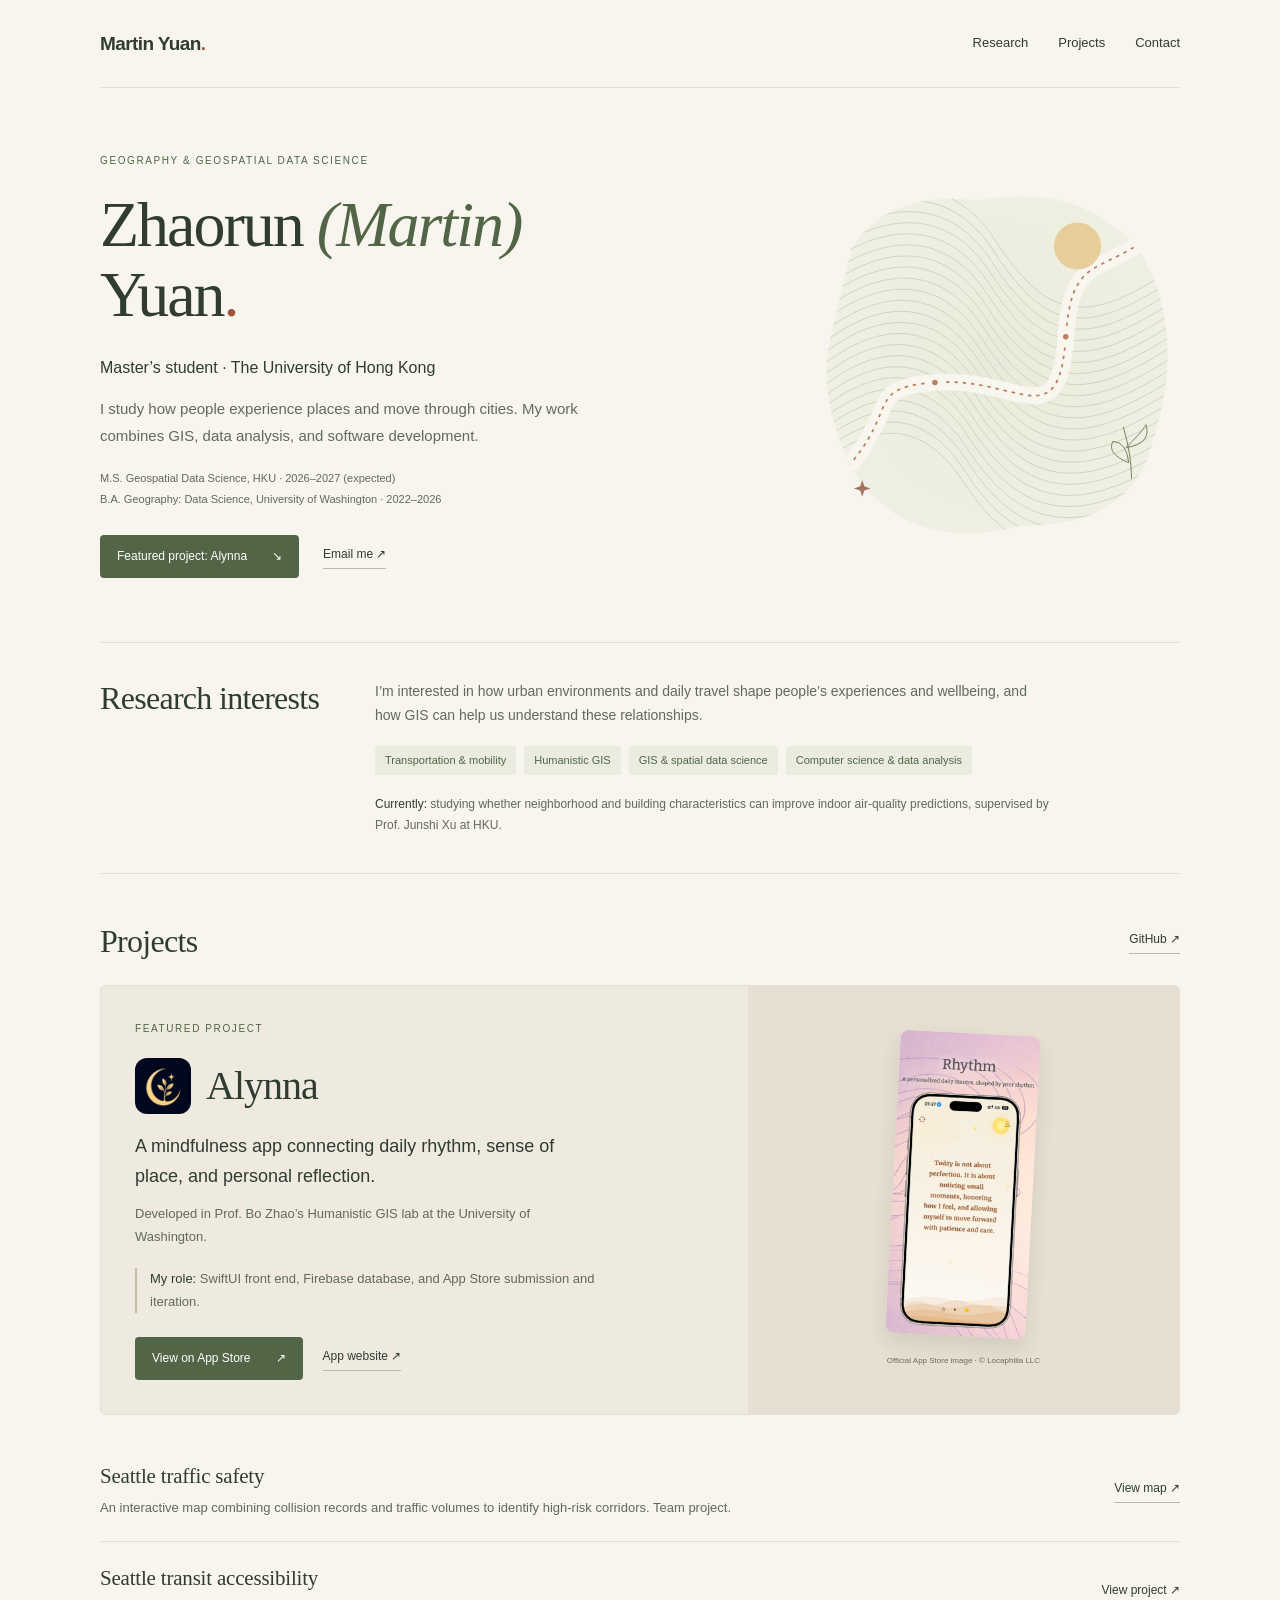
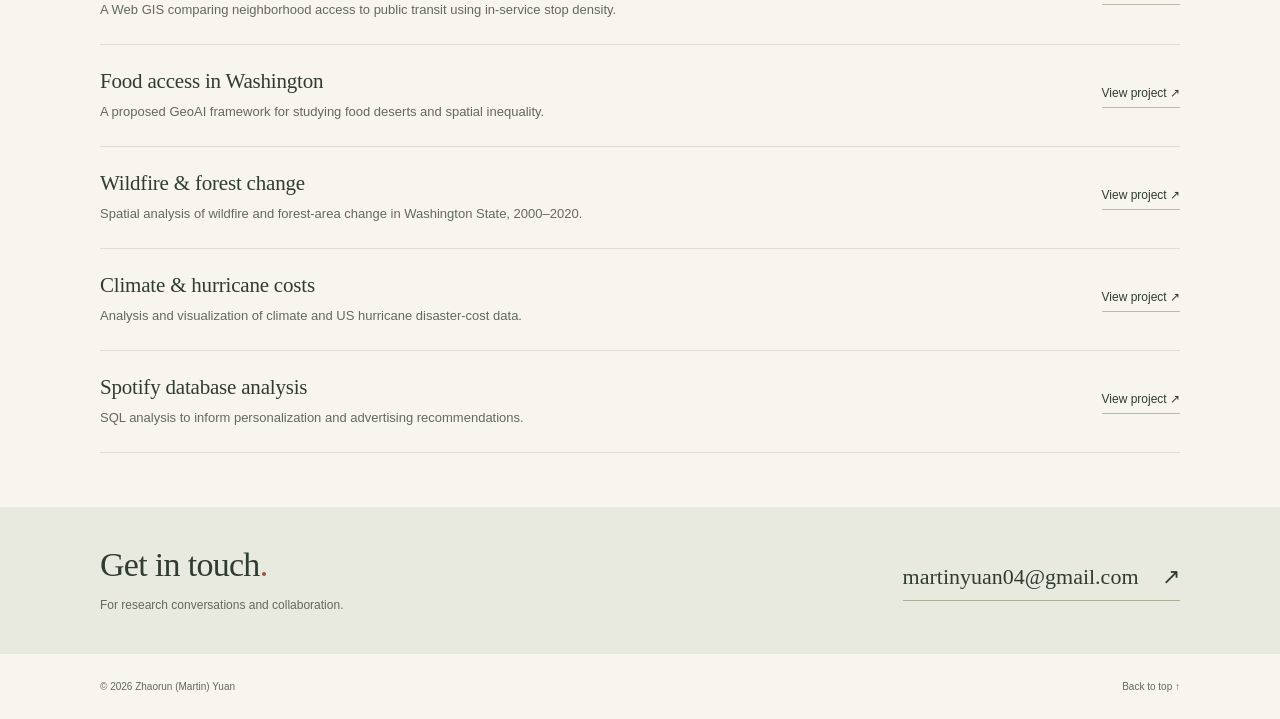
==== commit c5f306b3: "recent refine on personal web" ====
--- a/index.html
+++ b/index.html
@@ -5,7 +5,7 @@
   <meta name="viewport" content="width=device-width, initial-scale=1">
   <meta name="theme-color" content="#f7f5ee">
   <meta name="description" content="Zhaorun (Martin) Yuan — geography, humanistic GIS, and geospatial data science. Exploring how places and everyday journeys shape human experience.">
-  <meta property="og:title" content="Zhaorun (Martin) Yuan — Places, people & possibilities">
+  <meta property="og:title" content="Zhaorun (Martin) Yuan — Geography & Geospatial Data Science">
   <meta property="og:description" content="Geography, humanistic GIS, mobility, and thoughtful technology. Research and selected work by Martin Yuan.">
   <meta property="og:type" content="website">
   <title>Zhaorun (Martin) Yuan · Geography & Geospatial Data Science</title>
@@ -15,22 +15,19 @@
 </head>
 <body>
 <a class="skip-link" href="#main">Skip to content</a>
-<header class="site-header">
-  <a class="wordmark" href="#home" aria-label="Martin Yuan, home"><span class="mark" aria-hidden="true">m<span>·</span></span> Martin Yuan<span class="wordmark-dot">.</span></a>
-  <button class="menu-toggle" type="button" aria-expanded="false" aria-controls="navigation">Menu <span aria-hidden="true">☰</span></button>
-  <nav id="navigation" aria-label="Main navigation">
-    <a href="#about">About</a><a href="#research">Research</a><a href="#work">Selected work</a><a class="nav-contact" href="#contact">Say hello <span aria-hidden="true">↗</span></a>
-  </nav>
+<header class="site-header wrap">
+  <a class="wordmark" href="#about">Martin Yuan<span>.</span></a>
+  <nav aria-label="Main navigation"><a href="#research">Research</a><a href="#projects">Projects</a><a href="#contact">Contact</a></nav>
 </header>
 <main id="main">
-<section class="hero wrap" id="home" aria-labelledby="hero-title">
-  <div class="hero-copy">
-    <p class="eyebrow"><span class="status-dot"></span> GEOGRAPHY · DATA · HUMAN EXPERIENCE</p>
-    <p class="introduction">Hello, I’m Zhaorun (Martin) Yuan.</p>
-    <h1 id="hero-title">A curiosity for places.<br>A care for <em>people.</em></h1>
-    <p class="hero-description">I explore how the places we inhabit and the journeys we make shape everyday life—and how thoughtful technology can help us understand them.</p>
-    <div class="hero-actions"><a class="button primary" href="#work">Explore my work <span aria-hidden="true">↘</span></a><a class="text-link" href="#research">What I’m curious about <span aria-hidden="true">↗</span></a></div>
-    <p class="hero-location"><span aria-hidden="true">⌖</span> Currently in Hong Kong <span class="separator">/</span> Previously in Seattle</p>
+<section class="intro wrap" id="about" aria-labelledby="name">
+  <div class="intro-copy">
+    <p class="eyebrow">GEOGRAPHY & GEOSPATIAL DATA SCIENCE</p>
+    <h1 id="name">Zhaorun <em>(Martin)</em><br>Yuan<span>.</span></h1>
+    <p class="intro-role">Master’s student · The University of Hong Kong</p>
+    <p class="intro-description">I study how people experience places and move through cities. My work combines GIS, data analysis, and software development.</p>
+    <p class="education">M.S. Geospatial Data Science, HKU · 2026–2027 (expected)<br>B.A. Geography: Data Science, University of Washington · 2022–2026</p>
+    <div class="intro-links"><a class="button" href="#alynna">Featured project: Alynna <span aria-hidden="true">↘</span></a><a class="text-link" href="mailto:martinyuan04@gmail.com">Email me ↗</a></div>
   </div>
   <figure class="landscape">
     <svg viewBox="0 0 520 530" role="img" aria-labelledby="landscape-title landscape-desc">
@@ -42,51 +39,34 @@
       </g><path d="M-20 470C140 340 45 300 166 291S345 372 355 225S423 160 540 18" fill="none" stroke="#f9f7ef" stroke-width="24"/><path class="journey-line" d="M-20 470C140 340 45 300 166 291S345 372 355 225S423 160 540 18" fill="none" stroke="#b97154" stroke-width="2.5" stroke-dasharray="5 7"/>
       <circle cx="166" cy="291" r="10" fill="#f9f7ef"/><circle cx="166" cy="291" r="4" fill="#b97154"/><circle cx="355" cy="225" r="10" fill="#f9f7ef"/><circle cx="355" cy="225" r="4" fill="#b97154"/>
       <circle cx="372" cy="94" r="34" fill="#e3bd78" opacity=".75"/>
-      </g><g fill="#596448" font-family="monospace" font-size="10" letter-spacing="2"><text x="53" y="87">A SENSE OF PLACE</text><text x="107" y="270">NOTICE</text><text x="373" y="239">CONNECT</text><text x="315" y="452">22.28° N / 114.14° E</text></g>
+      </g>
       <g transform="translate(450 355)" stroke="#68744e" fill="none" stroke-width="1.4"><path d="M0 75Q0 40-12 0M-4 52Q-36 39-27 21Q-7 22-4 52M-8 30Q12 11 21-3Q29 25-8 30"/></g>
       <g transform="translate(61 444)" fill="#9b654e"><path d="M0-12 3-3 12 0 3 3 0 12-3 3-12 0-3-3Z"/></g>
     </svg>
-    <figcaption>A little space between data and lived experience.</figcaption>
+
   </figure>
-  <div class="hero-bottom"><span>PLACES, PEOPLE & POSSIBILITIES</span><a href="#about" aria-label="Scroll to about">SCROLL TO WANDER <span aria-hidden="true">↓</span></a></div>
 </section>
-<section class="about section wrap" id="about" aria-labelledby="about-title">
-  <div class="section-label"><span>01 / A LITTLE CONTEXT</span><span class="small-star" aria-hidden="true">✳</span></div>
-  <div class="about-grid"><h2 id="about-title">Thinking spatially.<br><em>Building thoughtfully.</em></h2><div class="about-copy"><p class="lead">I’m a geospatial data science master’s student at the University of Hong Kong, with a background in Geography and Data Science from the University of Washington.</p><p>My work brings spatial analysis and software development into conversation with humanistic geography. I’m drawn to questions about mobility, environmental exposure, and the ways people experience and make meaning of place.</p><p>From building an app to mapping urban accessibility, I enjoy turning geographic questions into tools people can explore and use.</p><a class="text-link" href="#background">A few steps along the way <span aria-hidden="true">↘</span></a></div></div>
+<section class="research wrap" id="research" aria-labelledby="research-title">
+  <h2 id="research-title">Research interests</h2>
+  <div class="research-content"><p>I’m interested in how urban environments and daily travel shape people’s experiences and wellbeing, and how GIS can help us understand these relationships.</p><ul class="interests" aria-label="Research fields"><li>Transportation & mobility</li><li>Humanistic GIS</li><li>GIS & spatial data science</li><li>Computer science & data analysis</li></ul><p class="current-research"><strong>Currently:</strong> studying whether neighborhood and building characteristics can improve indoor air-quality predictions, supervised by Prof. Junshi Xu at HKU.</p></div>
 </section>
-<section class="research section" id="research" aria-labelledby="research-title"><div class="wrap">
-  <div class="section-label"><span>02 / QUESTIONS THAT GUIDE ME</span><span>RESEARCH INTERESTS</span></div>
-  <div class="section-heading"><h2 id="research-title">How does a journey<br><em>change the way we feel?</em></h2><p>I’m interested in how everyday environments, daily rhythms, and individual needs shape mobility—and how geospatial methods can make those experiences more visible.</p></div>
-  <div class="interest-grid">
-    <article><span class="interest-number">i.</span><h3>Transportation & mobility</h3><p>Walking, transit access, and the environmental and temporal conditions that shape everyday journeys, travel experience, and equitable access.</p></article>
-    <article><span class="interest-number">ii.</span><h3>Humanistic GIS</h3><p>Connecting spatial data with perception, emotion, agency, and place meaning to understand the lived experience behind a mapped location.</p></article>
-    <article><span class="interest-number">iii.</span><h3>GeoAI & spatial data science</h3><p>Using GIS, interpretable machine learning, and environmental data to study exposure and spatial inequality, with attention to uncertainty.</p></article>
-    <article><span class="interest-number">iv.</span><h3>Computing for everyday life</h3><p>Building mobile applications, databases, and interactive maps that translate geographic ideas into thoughtful, usable experiences.</p></article>
+<section class="work wrap" id="projects" aria-labelledby="projects-title">
+  <div class="section-heading"><h2 id="projects-title">Projects</h2><a class="text-link" href="https://github.com/martinnnYuan" target="_blank" rel="noopener noreferrer">GitHub ↗</a></div>
+  <article class="featured" id="alynna" aria-labelledby="alynna-title">
+    <div class="featured-copy"><p class="eyebrow">FEATURED PROJECT</p><div class="app-heading"><img src="assets/alynna-icon.jpg" width="56" height="56" alt="Alynna app icon" loading="lazy"><h3 id="alynna-title">Alynna</h3></div><p class="app-description">A mindfulness app connecting daily rhythm, sense of place, and personal reflection.</p><p>Developed in Prof. Bo Zhao’s Humanistic GIS lab at the University of Washington.</p><p class="contribution"><strong>My role:</strong> SwiftUI front end, Firebase database, and App Store submission and iteration.</p><div class="featured-links"><a class="button" href="https://apps.apple.com/us/app/alynna/id6755222294" target="_blank" rel="noopener noreferrer">View on App Store <span aria-hidden="true">↗</span></a><a class="text-link" href="https://martinnnyuan.github.io/alynna_support/" target="_blank" rel="noopener noreferrer">App website ↗</a></div></div>
+    <figure class="app-visual"><img src="assets/alynna-screen-1.jpg" width="416" height="900" alt="Alynna’s daily rhythm reflection screen, from its official App Store listing" loading="lazy"><figcaption>Official App Store image · © Locaphilia LLC</figcaption></figure>
+  </article>
+  <div class="project-list">
+    <article class="project"><div><h3><a href="https://martinnnyuan.github.io/geog328_traffic_incident/index.html" target="_blank" rel="noopener noreferrer">Seattle traffic safety</a></h3><p>An interactive map combining collision records and traffic volumes to identify high-risk corridors. Team project.</p></div><a class="text-link" href="https://martinnnyuan.github.io/geog328_traffic_incident/index.html" target="_blank" rel="noopener noreferrer" aria-label="View Seattle traffic safety map">View map ↗</a></article>
+    <article class="project"><div><h3><a href="projects/seattle-transit-accessibility.html">Seattle transit accessibility</a></h3><p>A Web GIS comparing neighborhood access to public transit using in-service stop density.</p></div><a class="text-link" href="projects/seattle-transit-accessibility.html" aria-label="Read about Seattle transit accessibility">View project ↗</a></article>
+    <article class="project"><div><h3><a href="projects/food-access-washington.html">Food access in Washington</a></h3><p>A proposed GeoAI framework for studying food deserts and spatial inequality.</p></div><a class="text-link" href="projects/food-access-washington.html" aria-label="Read about Food access in Washington">View project ↗</a></article>
+    <article class="project"><div><h3><a href="projects/wildfire-forest-change.html">Wildfire & forest change</a></h3><p>Spatial analysis of wildfire and forest-area change in Washington State, 2000–2020.</p></div><a class="text-link" href="projects/wildfire-forest-change.html" aria-label="Read about Wildfire &amp; forest change">View project ↗</a></article>
+    <article class="project"><div><h3><a href="projects/climate-hurricane-costs.html">Climate & hurricane costs</a></h3><p>Analysis and visualization of climate and US hurricane disaster-cost data.</p></div><a class="text-link" href="projects/climate-hurricane-costs.html" aria-label="Read about Climate &amp; hurricane costs">View project ↗</a></article>
+    <article class="project"><div><h3><a href="projects/spotify-database-analysis.html">Spotify database analysis</a></h3><p>SQL analysis to inform personalization and advertising recommendations.</p></div><a class="text-link" href="projects/spotify-database-analysis.html" aria-label="Read about Spotify database analysis">View project ↗</a></article>
   </div>
-  <div class="research-note"><span class="status-dot"></span><p><strong>A direction I’m developing</strong> · Mindful mobility: exploring whether route recommendations that account for environmental conditions and activity transitions can support more comfortable daily journeys.</p></div>
-</div></section>
-<section class="work section wrap" id="work" aria-labelledby="work-title">
-  <div class="section-label"><span>03 / IDEAS INTO PRACTICE</span><a href="https://github.com/martinnnYuan" target="_blank" rel="noopener noreferrer">GITHUB <span aria-hidden="true">↗</span></a></div>
-  <div class="section-heading"><h2 id="work-title">Some things I’ve<br><em>put into the world.</em></h2><p>A selection of applications, maps, and analyses at the intersection of people, place, and data.</p></div>
-  <article class="featured" id="alynna">
-    <div class="featured-copy"><p class="eyebrow">FEATURED PROJECT / HUMANISTIC GIS</p><div class="app-heading"><img src="assets/alynna-icon.jpg" width="58" height="58" alt="Alynna app icon" loading="lazy"><h3>Alynna<span>Finding a rhythm in everyday life.</span></h3></div><p>A mindfulness app exploring connections between daily rhythm, spatial perception, and personal reflection. Developed through humanistic GIS research in Professor Bo Zhao’s lab at the University of Washington.</p><div class="role-note"><span>MY CONTRIBUTION</span><p>I developed the SwiftUI front end and Firebase database, and helped lead App Store submission, review, and subsequent improvements.</p></div><div class="tags"><span>Humanistic GIS</span><span>SwiftUI</span><span>Firebase</span></div><div class="featured-actions"><a class="button primary" href="https://apps.apple.com/us/app/alynna/id6755222294" target="_blank" rel="noopener noreferrer">Meet Alynna <span aria-hidden="true">↗</span></a><a class="text-link" href="https://martinnnyuan.github.io/alynna_support/" target="_blank" rel="noopener noreferrer">Project website <span aria-hidden="true">↗</span></a></div></div>
-    <figure class="app-visual"><span class="visual-note">A SMALL PAUSE, A NEW PERSPECTIVE.</span><div class="app-screens"><img class="screen-one" src="assets/alynna-screen-1.jpg" width="416" height="900" alt="Official Alynna App Store image showing the daily rhythm reflection screen" loading="lazy"><img class="screen-two" src="assets/alynna-screen-2.jpg" width="416" height="900" alt="Official Alynna App Store image showing Place, a reflection on spaces for focus and recovery" loading="lazy"></div><figcaption>From geographic ideas to an everyday companion.<br>Official App Store images · © Locaphilia LLC</figcaption></figure>
-  </article>
-  <div class="project-toolbar"><p>FURTHER EXPLORATIONS</p><div class="filters" role="group" aria-label="Filter projects"><button type="button" class="active" data-filter="all" aria-pressed="true">All work</button><button type="button" data-filter="mobility" aria-pressed="false">Mobility</button><button type="button" data-filter="environment" aria-pressed="false">Environment</button><button type="button" data-filter="data" aria-pressed="false">Data & computing</button></div></div>
-  <p class="sr-only" id="filter-status" aria-live="polite"></p>
-  <div class="projects">
-    <article class="project" data-category="mobility"><a class="project-image traffic" href="https://martinnnyuan.github.io/geog328_traffic_incident/index.html" target="_blank" rel="noopener noreferrer" aria-label="Explore Seattle high-risk corridors"><img src="assets/seattle-traffic.jpg" width="1440" height="783" alt="Seattle traffic safety web map with road segments and collision data" loading="lazy"><span class="image-link" aria-hidden="true">↗</span></a><div class="project-meta"><span>WEB GIS · TEAM PROJECT</span><span>01</span></div><h3>Seattle’s high-risk corridors</h3><p>Connecting 2022 collision records and traffic volumes to explore crash patterns, volume-adjusted risk, and road safety.</p><div class="tags"><span>MapLibre GL</span><span>Turf.js</span><span>Proj4</span></div><a class="text-link" href="https://github.com/martinnnYuan/geog328_traffic_incident" target="_blank" rel="noopener noreferrer">Explore the project <span aria-hidden="true">↗</span></a></article>
-    <article class="project" data-category="mobility"><div class="project-image transit" aria-hidden="true"><svg viewBox="0 0 500 280"><g stroke="#d0d7c4" stroke-width="1"><path d="M0 50h500M0 100h500M0 150h500M0 200h500M0 250h500M50 0v280M100 0v280M150 0v280M200 0v280M250 0v280M300 0v280M350 0v280M400 0v280M450 0v280"/></g><path d="M-20 230Q70 210 120 150T250 100T390 40T520 0" fill="none" stroke="#7d9b9a" stroke-width="45"/><path d="M60 280V190L200 50H400M130 0V95L310 240H500" fill="none" stroke="#617548" stroke-width="4"/><path d="M40 100H235L385 250" fill="none" stroke="#b56e50" stroke-width="4"/><g fill="#f8f5eb" stroke="#617548" stroke-width="3"><circle cx="130" cy="100" r="8"/><circle cx="200" cy="50" r="6"/><circle cx="310" cy="240" r="6"/><circle cx="60" cy="190" r="6"/></g><circle cx="130" cy="100" r="45" fill="#617548" fill-opacity=".09" stroke="#617548" stroke-dasharray="3 5"/><text x="290" y="190" fill="#536348" font-family="monospace" font-size="11" letter-spacing="2">REACHING THE EVERYDAY</text></svg><span class="illustration-label">CONCEPTUAL CARTOGRAPHY</span></div><div class="project-meta"><span>ACCESSIBILITY · SEATTLE</span><span>02</span></div><h3>A walk toward better transit</h3><p>An interactive analysis of neighborhood transit-stop density and spatial disparities in public transportation accessibility.</p><div class="tags"><span>MapLibre GL</span><span>Turf.js</span><span>D3.js</span></div><details><summary>Read project notes <span aria-hidden="true">+</span></summary><p>Integrated King County and Seattle open data with neighborhood navigation, spatial queries, and dynamic charts. The accessibility index measures in-service stop density; it is a proxy for access rather than a network-based walking-time measure.</p></details></article>
-    <article class="project" data-category="environment"><div class="project-image food" aria-hidden="true"><span class="art-coordinate">WASHINGTON / GEOAI</span><div class="food-grid"></div><span class="art-phrase">Who has access<br>to <em>everyday essentials?</em></span><span class="illustration-label">CONCEPTUAL STUDY VISUAL</span></div><div class="project-meta"><span>GEOAI · SPATIAL EQUITY</span><span>03</span></div><h3>Mapping food access</h3><p>A proposed GeoAI framework bringing LLMs, map-making, and the Segment Anything Model into the study of Washington’s food deserts.</p><div class="tags"><span>GeoAI</span><span>Spatial inequality</span><span>SAM</span></div><details><summary>Read project notes <span aria-hidden="true">+</span></summary><p>Developed for GEOG 495, the project considered evaluation strategies alongside the ethical and political limits of using GeoAI to represent unequal food access.</p></details></article>
-    <article class="project" data-category="environment"><div class="project-image forest" aria-hidden="true"><span class="art-coordinate">WASHINGTON / 2000–2020</span><div class="forest-art"><i></i><i></i><i></i><i></i><i></i><i></i><i></i><i></i><i></i></div><span class="illustration-label">CONCEPTUAL STUDY VISUAL</span></div><div class="project-meta"><span>ENVIRONMENT · SPATIAL ANALYSIS</span><span>04</span></div><h3>Reading a changing forest</h3><p>Examining the uneven spatial relationship between wildfire and forest-area change in Washington State from 2000 to 2020.</p><div class="tags"><span>QGIS</span><span>Choropleth mapping</span></div><details><summary>Read project notes <span aria-hidden="true">+</span></summary><p>Used Washington State Department of Natural Resources data and spatial analysis in QGIS to map patterns of environmental and ecological change for GEOG 360.</p></details></article>
-    <article class="project" data-category="data environment"><div class="project-meta"><span>CLIMATE · DATA ANALYSIS</span><span>05</span></div><h3>The cost of a changing climate</h3><p>Exploring climate change and US hurricane disaster costs through NCEI data, a structured database, and visual analysis in R.</p><div class="tags"><span>R</span><span>Data visualization</span></div></article>
-    <article class="project" data-category="data"><div class="project-meta"><span>DATABASES · COMPUTING</span><span>06</span></div><h3>Listening through data</h3><p>Using SQL to analyze a Spotify database and develop recommendations for user personalization and advertising strategies.</p><div class="tags"><span>SQL</span><span>Database analysis</span></div></article>
-  </div>
-  <div class="small-experiments"><p class="eyebrow">SMALLER THINGS, TOO</p><a href="https://github.com/martinnnYuan/mapboxtest" target="_blank" rel="noopener noreferrer"><span>Custom map markers <small>A Mapbox GL JS experiment</small></span><span aria-hidden="true">↗</span></a><a href="https://github.com/martinnnYuan/martinnnYuan.github.io" target="_blank" rel="noopener noreferrer"><span>An earlier personal website <small>My first corner of the web</small></span><span aria-hidden="true">↗</span></a></div>
 </section>
-<section class="background section wrap" id="background" aria-labelledby="background-title"><div class="section-label"><span>04 / ALONG THE WAY</span><span>BACKGROUND</span></div><div class="background-grid"><div><h2 id="background-title">A path shaped<br>by <em>curiosity.</em></h2><p class="background-note">Geography gives me the questions.<br>Data and computing help me explore them.</p></div><div class="timeline"><article><span class="timeline-date">2026 — PRESENT</span><h3>The University of Hong Kong</h3><p>M.S. in Geospatial Data Science<br>Expected August 2027</p></article><article><span class="timeline-date">2022 — 2026</span><h3>University of Washington</h3><p>B.A. in Geography: Data Science<br>Annual Dean’s List · 2023–2024 & 2024–2025</p></article><article><span class="timeline-date">CURRENT RESEARCH</span><h3>Neighborhoods & indoor air quality</h3><p>Investigating whether neighborhood and building characteristics improve indoor PM₂.₅ predictions in unseen homes, supervised by Prof. Junshi Xu at HKU.</p></article><article><span class="timeline-date">2025 — 2026</span><h3>Humanistic GIS in practice</h3><p>Research and Alynna app development in Prof. Bo Zhao’s lab at the University of Washington.</p></article></div></div></section>
-<section class="contact" id="contact" aria-labelledby="contact-title"><div class="wrap"><p class="eyebrow">THERE’S ALWAYS ANOTHER CONNECTION TO MAKE.</p><h2 id="contact-title">Let’s find some<br><em>common ground.</em><span class="contact-star" aria-hidden="true">✳</span></h2><div class="contact-bottom"><p>For conversations about geography, mobility,<br>humanistic GIS, or building something thoughtful.</p><a href="mailto:martinyuan04@gmail.com">martinyuan04@gmail.com <span aria-hidden="true">↗</span></a></div></div></section>
+<section class="contact" id="contact" aria-labelledby="contact-title"><div class="wrap contact-inner"><div><h2 id="contact-title">Get in touch<span>.</span></h2><p>For research conversations and collaboration.</p></div><a href="mailto:martinyuan04@gmail.com">martinyuan04@gmail.com <span aria-hidden="true">↗</span></a></div></section>
 </main>
-<footer class="wrap"><a class="wordmark" href="#home">Martin Yuan<span class="wordmark-dot">.</span></a><p>Made with curiosity. Rooted in place.</p><a href="https://github.com/martinnnYuan" target="_blank" rel="noopener noreferrer">GitHub <span aria-hidden="true">↗</span></a><span>© <span id="year">2026</span></span><a class="back-top" href="#home">Back to top ↑</a></footer>
+<footer class="wrap"><span>© <span id="year">2026</span> Zhaorun (Martin) Yuan</span><a href="#about">Back to top ↑</a></footer>
 </body>
 </html>
--- a/styles.css
+++ b/styles.css
@@ -1,7 +1,10 @@
-:root{--paper:#f7f5ee;--ink:#303c30;--muted:#62695e;--green:#526546;--rust:#9c553b;--line:#dedfd3;--serif:Georgia,'Times New Roman',serif;--sans:'Avenir Next',Avenir,'Segoe UI',sans-serif}*{box-sizing:border-box}html{scroll-behavior:smooth;scroll-padding-top:96px}body{margin:0;color:var(--ink);background:var(--paper);font-family:var(--sans);font-size:15px;line-height:1.7;-webkit-font-smoothing:antialiased}::selection{background:#e2d6b8;color:#303c30}a{color:inherit;text-decoration:none}button{font:inherit}button,a{-webkit-tap-highlight-color:transparent}a:focus-visible,button:focus-visible,summary:focus-visible{outline:2px solid var(--rust);outline-offset:6px}img{display:block;max-width:100%;height:auto}svg{display:block;width:100%}p,h1,h2,h3,figure{margin:0}em{font-family:var(--serif);font-weight:400;color:var(--green)}.wrap{max-width:1280px;width:calc(100% - 128px);margin-inline:auto}.site-header{min-height:93px;padding:0 64px;display:flex;align-items:center;justify-content:space-between;border-bottom:1px solid var(--line);background:rgba(247,245,238,.96);position:sticky;top:0;z-index:20;backdrop-filter:blur(12px)}.wordmark{display:inline-flex;align-items:center;font-size:18px;font-weight:600;letter-spacing:-.6px}.mark{font:italic 36px var(--serif);margin-right:14px;line-height:1}.mark span,.wordmark-dot{color:var(--rust)}.wordmark-dot{margin-left:1px}.site-header nav{display:flex;gap:35px;align-items:center;font-size:13px}.site-header nav a{position:relative;padding:8px 0}.site-header nav a:not(.nav-contact):after{content:'';height:1px;position:absolute;bottom:3px;left:0;right:100%;background:var(--rust);transition:right .25s}.site-header nav a:hover:after,.site-header nav a[aria-current]:after{right:0}.site-header .nav-contact{margin-left:15px;border:1px solid #c2c8b7;padding:8px 18px;border-radius:4px}.nav-contact span{margin-left:18px}.menu-toggle{display:none}.hero{padding-top:85px;display:grid;grid-template-columns:1.25fr 1fr;column-gap:22px;align-items:center}.eyebrow,.section-label,.hero-bottom,.project-meta,.visual-note,.timeline-date,.illustration-label,.project-toolbar>p{font-size:10px;letter-spacing:1.9px;font-weight:500;line-height:1.5}.eyebrow{display:flex;align-items:center;gap:9px;color:var(--green)}.status-dot{display:inline-block;width:6px;height:6px;border-radius:50%;background:#7a8c5d;flex-shrink:0}.introduction{font-size:15px;margin-top:35px;margin-bottom:17px}h1{font:400 clamp(43px,4.3vw,68px)/1.15 var(--serif);letter-spacing:-2.3px;white-space:nowrap}h1 em{color:var(--rust)}.hero-description{max-width:460px;margin-top:25px;font-size:15px;line-height:1.9;color:var(--muted)}.hero-actions{display:flex;align-items:center;gap:26px;margin-top:31px}.button{padding:12px 20px;border-radius:4px;display:inline-flex;align-items:center;justify-content:space-between;gap:30px;font-size:12px;transition:background .2s,transform .2s}.primary{background:var(--green);color:#fff}.primary:hover{background:#3d5033;transform:translateY(-2px)}.text-link{font-size:12px;display:inline-flex;gap:14px;align-items:center;border-bottom:1px solid #b7bca9;padding-bottom:4px;transition:color .2s}.text-link:hover{color:var(--rust)}.hero-location{margin-top:40px;font-size:11px;color:var(--muted)}.hero-location>span:first-child{font-size:18px;margin-right:6px}.separator{margin:0 12px;color:#b3b7a7}.landscape{width:100%;max-width:520px;justify-self:end;position:relative}.landscape svg{overflow:visible}.landscape figcaption{text-align:center;font-family:var(--serif);font-style:italic;font-size:13px;color:#727966;margin-top:-5px}.hero-bottom{grid-column:1/-1;display:flex;justify-content:space-between;margin-top:68px;padding:22px 0;border-bottom:1px solid var(--line);font-size:9px;color:var(--muted)}.hero-bottom a{display:flex;gap:28px}.hero-bottom a span{font-size:16px;line-height:1}.section{padding-top:88px;padding-bottom:88px}.section-label{display:flex;justify-content:space-between;align-items:center;color:var(--muted);margin-bottom:40px;font-size:10px}.small-star{font-size:24px;color:var(--rust);line-height:1}h2{font:400 clamp(34px,3.3vw,49px)/1.2 var(--serif);letter-spacing:-1.4px}h2 em{color:var(--green)}.about-grid{display:grid;grid-template-columns:1fr 1fr;gap:95px}.about-copy p{margin-bottom:16px;color:var(--muted);font-size:14px}.about-copy .lead{font-size:17px;line-height:1.8;color:var(--ink)}.about-copy .text-link{margin-top:10px}.research{background:#eceee3;position:relative}.section-heading{display:flex;justify-content:space-between;align-items:flex-end;gap:70px;margin-bottom:48px}.section-heading>p{max-width:350px;color:var(--muted);font-size:14px;line-height:1.85;padding-bottom:4px}.interest-grid{display:grid;grid-template-columns:repeat(4,1fr);gap:28px;border-top:1px solid #cbd1c0;padding-top:30px}.interest-number{display:block;font:italic 29px var(--serif);color:#8a977a;margin-bottom:23px}.interest-grid h3{font-size:15px;font-weight:500;letter-spacing:-.3px;margin-bottom:13px}.interest-grid p{font-size:12px;color:#606956;line-height:1.9}.research-note{display:flex;gap:13px;margin-top:40px;padding-top:23px;border-top:1px solid #cbd1c0;align-items:baseline;font-size:12px;color:#626b58}.research-note strong{font-weight:500;color:#3f4e37}.research-note .status-dot{position:relative;top:-1px}.featured{display:grid;grid-template-columns:1.05fr 1fr;background:#eeeadf;border:1px solid #e5e1d6;border-radius:8px;overflow:hidden}.featured-copy{padding:46px 42px}.featured .eyebrow{font-size:9px;letter-spacing:1.7px;margin-bottom:28px;color:var(--rust)}.app-heading{display:flex;align-items:center;gap:17px;margin-bottom:25px}.app-heading img{border-radius:14px;width:58px;height:58px}.app-heading h3{font:400 43px/1 var(--serif);letter-spacing:-1px}.app-heading h3 span{display:block;font:italic 17px/1.5 var(--serif);color:var(--green);letter-spacing:0;margin-top:7px}.featured-copy>p{font-size:14px;color:#606459;line-height:1.9}.role-note{margin-top:23px;border-left:2px solid #c4bca2;padding-left:15px}.role-note>span{font-size:9px;letter-spacing:1.6px;color:#6e705f}.role-note p{font-size:12px;color:#606459;margin-top:6px;line-height:1.8}.tags{display:flex;flex-wrap:wrap;gap:7px;margin-top:21px}.tags span{font-size:9px;letter-spacing:.3px;border:1px solid #cbd0bf;border-radius:3px;padding:3px 8px;color:#5b6650;line-height:1.5}.featured-actions{display:flex;gap:24px;align-items:center;margin-top:30px}.app-visual{background:#e6dfd2;position:relative;padding:25px 28px 22px;display:flex;flex-direction:column;justify-content:center;overflow:hidden}.visual-note{font-size:8px;letter-spacing:2px;display:block;text-align:center;color:#766c60;margin-bottom:25px}.app-screens{display:flex;justify-content:center;align-items:center;gap:18px;padding:0 12px}.app-screens img{width:46%;height:auto;border-radius:11px;box-shadow:0 16px 25px #3c38221c;max-height:380px;object-fit:contain}.screen-one{transform:rotate(-5deg) translateY(-5px)}.screen-two{transform:rotate(5deg) translateY(14px)}.app-visual figcaption{font:italic 12px/1.7 var(--serif);color:#726a5e;text-align:center;margin-top:28px}.project-toolbar{margin:56px 0 30px;display:flex;justify-content:space-between;align-items:center;gap:20px}.project-toolbar>p{font-size:9px;color:var(--muted)}.filters{display:flex;gap:5px}.filters button{border:0;color:var(--muted);font-size:11px;padding:7px 12px;background:none;border-radius:3px;cursor:pointer;white-space:nowrap}.filters button.active{background:#e8ebde;color:#3e5233}.filters button:hover{background:#e8ebde}.projects{display:grid;grid-template-columns:1fr 1fr;gap:45px 35px}.project[hidden]{display:none}.project-image{height:235px;border-radius:5px;overflow:hidden;position:relative;display:block;margin-bottom:21px}.project-image>img{height:100%;width:100%;object-fit:cover;transition:transform .5s}.project-image:hover>img{transform:scale(1.035)}.traffic img{object-position:center}.image-link{position:absolute;bottom:14px;right:14px;border-radius:50%;width:34px;height:34px;background:var(--paper);display:grid;place-items:center}.transit{background:#e6e9df}.transit svg{height:100%;object-fit:cover}.illustration-label{position:absolute;left:17px;bottom:13px;color:#506044;font-size:7px;letter-spacing:1.3px;background:#f7f5eed9;padding:3px 6px;border-radius:2px}.project-meta{display:flex;justify-content:space-between;color:var(--muted);font-size:9px;letter-spacing:1.3px}.project-meta>span:last-child{color:#8f9784}.project h3{font:400 26px/1.3 var(--serif);letter-spacing:-.5px;margin-top:12px;margin-bottom:13px}.project>p{font-size:13px;line-height:1.85;color:var(--muted);max-width:490px}.project .tags{margin-top:17px}.project .text-link,.project details{margin-top:19px}.project details summary{font-size:12px;display:flex;cursor:pointer;list-style:none;gap:20px;align-items:center}.project details summary::-webkit-details-marker{display:none}.project details summary span{font-size:18px;font-weight:300;color:var(--green)}.project details[open] summary span{transform:rotate(45deg)}.project details p{margin-top:11px;color:var(--muted);font-size:12px;line-height:1.9}.food{background:#e8ddca}.art-coordinate{position:absolute;left:24px;top:22px;font-size:8px;letter-spacing:1.8px;color:#6b6c54}.art-phrase{position:absolute;left:27px;top:80px;font:29px/1.3 var(--serif);color:#4a563e;letter-spacing:-.5px}.art-phrase em{color:#8b6247}.food-grid{position:absolute;inset:-40% -10% -40% 40%;transform:rotate(-23deg);opacity:.35;background-image:linear-gradient(90deg,#ad9c7a 1px,transparent 1px),linear-gradient(#ad9c7a 1px,transparent 1px);background-size:34px 34px;mask-image:linear-gradient(90deg,transparent,#000)}.food-grid:after{content:'';position:absolute;left:40%;top:45%;width:80px;height:100px;background:#a2ae85;border-radius:24% 50% 30% 20%;box-shadow:80px -80px 0 #af8260,-120px 70px 0 #af8260}.forest{background:#e0e5d6}.forest-art{display:flex;position:absolute;bottom:28px;left:35px;right:35px;justify-content:space-around;align-items:flex-end;height:130px}.forest-art i{width:10px;height:85%;position:relative;background:#7b8d63;border-radius:1px}.forest-art i:before{content:'';position:absolute;width:0;height:0;bottom:15px;left:-27px;border-left:32px solid transparent;border-right:32px solid transparent;border-bottom:100px solid #7b8d63}.forest-art i:nth-child(3n){height:66%;background:#ac775a}.forest-art i:nth-child(3n):before{border-bottom-color:#ac775a;border-bottom-width:77px}.forest-art i:nth-child(2n){height:100%}.forest-art i:nth-child(2n):before{border-bottom-width:120px;border-bottom-color:#617750}.small-experiments{border-top:1px solid var(--line);margin-top:45px;padding-top:24px;display:grid;grid-template-columns:1fr 1fr 1fr;gap:30px;align-items:center}.small-experiments .eyebrow{font-size:9px}.small-experiments>a{display:flex;align-items:center;justify-content:space-between;font-size:13px}.small-experiments small{display:block;color:var(--muted);font-size:10px;margin-top:3px}.small-experiments a:hover{color:var(--rust)}.background{border-top:1px solid var(--line)}.background-grid{display:grid;grid-template-columns:1fr 1fr;gap:95px}.background-note{font-size:13px;line-height:1.9;color:var(--muted);margin-top:22px}.timeline article{position:relative;padding:0 0 29px 28px;border-left:1px solid #d2d8c7}.timeline article:before{content:'';position:absolute;left:-4px;top:7px;width:7px;height:7px;background:#8b9976;border-radius:50%;box-shadow:0 0 0 5px var(--paper)}.timeline article:last-child{padding-bottom:0}.timeline-date{font-size:9px;color:var(--muted);letter-spacing:1.3px}.timeline h3{font-size:16px;font-weight:500;margin-top:8px;margin-bottom:6px}.timeline p{font-size:12px;color:var(--muted);line-height:1.85}.contact{background:#e8eadf;padding:75px 0 65px;overflow:hidden}.contact .eyebrow{font-size:9px}.contact h2{position:relative;font-size:clamp(48px,6vw,86px);line-height:1.1;letter-spacing:-2.5px;margin-top:28px}.contact h2 em{color:var(--rust)}.contact-star{position:absolute;right:8%;top:8%;font:100px/1 var(--serif);color:#869370;transform:rotate(12deg)}.contact-bottom{display:flex;justify-content:space-between;align-items:flex-end;margin-top:36px;gap:25px}.contact-bottom p{font-size:12px;color:var(--muted);line-height:1.8}.contact-bottom>a{font:24px var(--serif);border-bottom:1px solid #a9b197;padding-bottom:10px;display:flex;gap:50px}.contact-bottom>a:hover{color:var(--rust)}footer{display:flex;align-items:center;gap:30px;min-height:100px;font-size:10px;color:var(--muted)}footer .wordmark{font-size:15px;color:var(--ink)}footer p{margin-right:auto;font-size:10px}footer .back-top{margin-left:10px}.sr-only,.skip-link:not(:focus){position:absolute;width:1px;height:1px;padding:0;margin:-1px;overflow:hidden;clip:rect(0,0,0,0);white-space:nowrap;border:0}.skip-link:focus{position:fixed;top:10px;left:10px;z-index:100;background:var(--ink);color:white;padding:12px 22px}
-@media(min-width:1450px){.site-header{padding-inline:max(64px,calc((100vw - 1280px)/2))}.hero{padding-top:100px;padding-bottom:0}}
-@media(max-width:1100px){.wrap{width:calc(100% - 80px)}.site-header{padding:0 40px;min-height:80px}.hero{padding-top:65px;grid-template-columns:1.25fr 1fr}h1{font-size:clamp(39px,4.5vw,55px)}.hero-actions{gap:17px;flex-wrap:wrap}.hero-actions .text-link{font-size:11px}.hero-description{font-size:14px}.hero-location{font-size:10px}.section{padding-block:70px}.about-grid,.background-grid{gap:50px}.featured-copy{padding:32px 28px}.featured-actions{gap:14px;flex-wrap:wrap}.app-screens{gap:12px;padding:0}.app-visual{padding-inline:20px}.section-heading{gap:40px}.section-heading>p{max-width:300px}.interest-grid{gap:20px}.interest-grid h3{font-size:14px}.project-image{height:210px}.small-experiments{grid-template-columns:.8fr 1fr 1fr}.contact-bottom>a{font-size:21px;gap:25px}footer{gap:20px}footer p{max-width:180px}.hero-bottom{margin-top:55px}}
-@media(max-width:760px){html{scroll-padding-top:85px}.wrap{width:calc(100% - 44px)}.site-header{padding:0 22px;min-height:73px}.wordmark{font-size:16px}.mark{font-size:30px;margin-right:10px}.menu-toggle{display:flex;align-items:center;gap:16px;background:none;border:1px solid #cbd0bf;border-radius:3px;font-size:11px;padding:7px 10px;cursor:pointer}.site-header nav{display:none;position:absolute;top:72px;left:0;right:0;background:var(--paper);border-bottom:1px solid var(--line);padding:20px 25px;box-shadow:0 14px 20px #303c300a}.site-header nav.is-open{display:flex;flex-direction:column;align-items:stretch;gap:8px}.site-header .nav-contact{margin:4px 0 0;text-align:left}.hero{grid-template-columns:1fr;padding-top:46px;gap:0}.hero .eyebrow{font-size:8px;letter-spacing:1.4px}.introduction{font-size:13px;margin-top:25px;margin-bottom:16px}h1{font-size:clamp(36px,7.6vw,58px);letter-spacing:-1.5px;white-space:normal}.hero-description{max-width:490px;font-size:14px;margin-top:21px}.hero-actions{margin-top:25px;gap:20px}.hero-actions .text-link{font-size:11px}.hero-location{margin-top:25px}.landscape{width:80%;max-width:360px;justify-self:center;margin-top:25px}.landscape figcaption{font-size:12px;margin-top:-10px}.hero-bottom{margin-top:35px;font-size:7px;letter-spacing:1.1px;padding:19px 0}.hero-bottom a{gap:12px}.section{padding-top:53px;padding-bottom:53px}.section-label{font-size:8px;letter-spacing:1.3px;margin-bottom:28px}.small-star{font-size:21px}h2{font-size:35px;letter-spacing:-1px}.about-grid,.background-grid{grid-template-columns:1fr;gap:27px}.about-copy .lead{font-size:16px}.about-copy p{font-size:13px}.section-heading{display:block;margin-bottom:32px}.section-heading>p{max-width:100%;font-size:13px;margin-top:22px}.interest-grid{grid-template-columns:1fr 1fr;gap:30px 23px;padding-top:24px}.interest-number{font-size:25px;margin-bottom:13px}.interest-grid h3{font-size:14px;line-height:1.5}.interest-grid p{font-size:12px;line-height:1.85}.research-note{margin-top:29px;font-size:11px}.featured{grid-template-columns:1fr}.featured-copy{padding:28px 24px}.featured .eyebrow{margin-bottom:24px;font-size:8px}.app-heading h3{font-size:38px}.app-heading h3 span{font-size:15px}.featured-copy>p{font-size:13px}.featured-actions{gap:22px}.app-visual{padding:25px 25px 20px}.app-screens{max-width:350px;margin:auto;gap:20px}.app-screens img{max-height:330px}.app-visual figcaption{font-size:11px;margin-top:25px}.visual-note{margin-bottom:18px}.project-toolbar{margin-top:35px;display:block}.filters{margin-top:12px;gap:3px;flex-wrap:wrap}.filters button{font-size:10px;padding:7px 10px}.projects{gap:30px 20px}.project-image{height:175px}.project h3{font-size:23px}.project>p{font-size:12px}.project-meta{font-size:7px;letter-spacing:1px}.project .tags{gap:5px}.tags span{font-size:8px}.art-phrase{font-size:21px;top:60px;left:20px}.art-coordinate{font-size:7px;left:20px}.illustration-label{font-size:6px;left:10px;bottom:9px}.forest-art{left:25px;right:25px;height:85px;bottom:22px}.forest-art i{width:7px}.forest-art i:before{left:-15px;border-left-width:19px;border-right-width:19px;border-bottom-width:65px}.forest-art i:nth-child(3n):before{border-bottom-width:47px}.forest-art i:nth-child(2n):before{border-bottom-width:80px}.small-experiments{grid-template-columns:1fr;gap:20px;margin-top:34px}.small-experiments>a{padding-bottom:14px;border-bottom:1px solid var(--line);font-size:13px}.small-experiments a:last-child{border:0;padding-bottom:0}.background-note{margin-top:16px}.timeline{margin-top:6px}.contact{padding:50px 0}.contact .eyebrow{font-size:7px;letter-spacing:1.3px}.contact h2{font-size:52px;letter-spacing:-1.8px;margin-top:23px}.contact-star{font-size:55px;right:0;top:15%}.contact-bottom{display:block;margin-top:28px}.contact-bottom>a{font-size:21px;margin-top:24px;gap:20px;justify-content:space-between;max-width:360px}.contact-bottom p{font-size:12px}footer{padding-top:25px;padding-bottom:25px;min-height:120px;gap:13px 20px;flex-wrap:wrap}footer .wordmark{margin-right:auto}footer p{max-width:none;margin-right:0;width:100%;order:5;font-size:9px}footer .back-top{margin-left:0}footer>span{font-size:9px}}
-@media(max-width:440px){.projects{grid-template-columns:1fr;gap:34px}.project-image{height:210px}.project h3{font-size:25px}.project>p{font-size:13px}.project-meta{font-size:8px}.art-phrase{font-size:28px;top:65px}.forest-art{height:110px;left:35px;right:35px}.forest-art i:before{border-bottom-width:85px}.forest-art i:nth-child(2n):before{border-bottom-width:100px}.forest-art i:nth-child(3n):before{border-bottom-width:65px}.contact h2{font-size:45px}.contact-star{font-size:43px}.hero-actions{gap:18px}.hero-actions .button{padding-inline:16px;gap:20px}.hero-actions .text-link{font-size:10px;gap:8px}.hero-location .separator{margin-inline:7px}}
-@media(prefers-reduced-motion:reduce){html{scroll-behavior:auto}*,*:before,*:after{transition:none!important;animation:none!important}}
-@media print{.site-header{position:static}.menu-toggle,.hero-bottom,.filters,.back-top,.project-image,.landscape{display:none!important}.wrap{width:100%}.section{padding-block:25px}.hero{display:block;padding-top:20px}.hero-location{margin-top:15px}.featured{break-inside:avoid}.app-visual{display:none}.featured{grid-template-columns:1fr}a{color:inherit}.contact{padding-block:25px}.contact-star{display:none}body{background:white;font-size:11px}h1{font-size:40px}.section-heading h2,h2{font-size:30px}footer{min-height:60px}}
+:root{--paper:#f7f5ee;--ink:#303c30;--muted:#62695e;--green:#526546;--rust:#9c553b;--line:#dedfd3;--serif:Georgia,'Times New Roman',serif;--sans:'Avenir Next',Avenir,'Segoe UI',sans-serif}*{box-sizing:border-box}html{scroll-behavior:smooth;scroll-padding-top:28px}body{margin:0;background:var(--paper);color:var(--ink);font:15px/1.75 var(--sans);-webkit-font-smoothing:antialiased}a{color:inherit;text-decoration:none}a:hover{color:var(--rust)}a:focus-visible{outline:2px solid var(--rust);outline-offset:6px}::selection{background:#e2d6b8}h1,h2,h3,p,figure{margin:0}img{display:block;max-width:100%;height:auto}.wrap{width:calc(100% - 96px);max-width:1080px;margin-inline:auto}.site-header{display:flex;align-items:center;justify-content:space-between;min-height:88px;border-bottom:1px solid var(--line);gap:20px}.wordmark{font-size:19px;font-weight:600;letter-spacing:-.6px}.wordmark span,h1>span,.contact h2 span{color:var(--rust)}nav{display:flex;gap:30px;font-size:13px}.intro{display:grid;grid-template-columns:1.4fr 1fr;gap:42px;align-items:center;padding-block:64px}.eyebrow{font-size:10px;letter-spacing:1.6px;color:var(--green)}h1{font:400 clamp(44px,5.2vw,64px)/1.1 var(--serif);letter-spacing:-2px;margin-top:20px}h1 em{font-weight:400;color:var(--green)}.intro-role{font-size:16px;margin-top:24px}.intro-description{max-width:500px;color:var(--muted);margin-top:14px;font-size:15px}.education{font-size:11px;line-height:1.9;color:var(--muted);margin-top:19px}.intro-links,.featured-links{display:flex;align-items:center;gap:24px;flex-wrap:wrap;margin-top:25px}.button{display:inline-flex;align-items:center;gap:25px;padding:11px 17px;background:var(--green);color:#fff;border-radius:4px;font-size:12px}.button:hover{background:#3d5033;color:#fff}.text-link{font-size:12px;border-bottom:1px solid #b7bca9;padding-bottom:3px;white-space:nowrap}.landscape{max-width:360px;justify-self:end;width:100%;opacity:.9}.landscape svg{display:block;width:100%;height:auto}.research{display:grid;grid-template-columns:240px 1fr;gap:35px;border-top:1px solid var(--line);border-bottom:1px solid var(--line);padding-block:36px}h2{font:400 32px/1.2 var(--serif);letter-spacing:-.7px}.research-content>p{font-size:14px;color:var(--muted);max-width:680px}.interests{display:flex;flex-wrap:wrap;gap:8px;list-style:none;margin:18px 0 0;padding:0}.interests li{padding:5px 10px;background:#e9ecdf;color:var(--green);border-radius:3px;font-size:11px}.research-content .current-research{font-size:12px;margin-top:19px;line-height:1.8}.current-research strong{color:var(--ink);font-weight:500}.work{padding-block:48px}.section-heading{display:flex;align-items:center;justify-content:space-between;margin-bottom:25px}.featured{display:grid;grid-template-columns:1.5fr 1fr;border-radius:6px;overflow:hidden;background:#eeeadf;border:1px solid #e5e1d6;scroll-margin-top:24px}.featured-copy{padding:34px}.app-heading{display:flex;align-items:center;gap:15px;margin-top:20px;margin-bottom:18px}.app-heading img{border-radius:12px}.app-heading h3{font:400 40px/1 var(--serif);letter-spacing:-1px}.featured-copy>p:not(.eyebrow){font-size:13px;color:var(--muted);margin-top:12px;max-width:460px}.featured-copy>.app-description{font-size:18px!important;line-height:1.65;color:var(--ink)!important}.contribution{border-left:2px solid #c4bca2;padding-left:13px;margin-top:19px!important}.contribution strong{font-weight:500;color:var(--ink)}.featured-links{gap:20px;margin-top:24px}.app-visual{padding:24px;background:#e6dfd2;display:flex;flex-direction:column;align-items:center;justify-content:center}.app-visual img{width:140px;max-width:100%;border-radius:9px;box-shadow:0 10px 20px #3c38221c;transform:rotate(3deg)}.app-visual figcaption{font-size:8px;color:#71695d;margin-top:18px;text-align:center}.project-list{margin-top:25px}.project{display:flex;justify-content:space-between;align-items:center;gap:30px;padding:22px 0;border-bottom:1px solid var(--line)}.project>div{max-width:740px}.project h3{font:400 21px/1.4 var(--serif);letter-spacing:-.2px}.project p{font-size:13px;color:var(--muted);margin-top:5px;line-height:1.75}.project-method{font-size:11px;color:var(--green);white-space:nowrap}.other-work{display:flex;gap:16px;flex-wrap:wrap;font-size:11px;color:var(--muted);margin-top:24px}.other-work a{border-bottom:1px solid var(--line)}.contact{background:#e8eadf;margin-top:6px;padding-block:38px}.contact-inner{display:flex;justify-content:space-between;align-items:center;gap:30px}.contact h2{font-size:34px}.contact p{color:var(--muted);font-size:12px;margin-top:9px}.contact-inner>a{font:22px/1.5 var(--serif);border-bottom:1px solid #a9b197;padding-bottom:7px;white-space:nowrap}.contact-inner>a span{margin-left:18px}footer{display:flex;justify-content:space-between;padding-block:24px;font-size:10px;color:var(--muted)}.skip-link:not(:focus){position:absolute;width:1px;height:1px;overflow:hidden;clip:rect(0,0,0,0)}.skip-link:focus{position:fixed;top:10px;left:10px;z-index:100;background:var(--ink);color:#fff;padding:12px 22px}
+@media(max-width:900px){.wrap{width:calc(100% - 64px)}.intro{gap:20px;padding-block:48px}.intro-role{font-size:14px}.intro-description{font-size:14px}.research{grid-template-columns:190px 1fr;gap:25px}h2{font-size:29px}.featured-copy{padding:27px}.contact-inner>a{font-size:19px}}
+@media(max-width:640px){.wrap{width:calc(100% - 40px)}.site-header{min-height:74px}.wordmark{font-size:17px}nav{gap:17px;font-size:11px}.intro{display:block;position:relative;padding-block:36px}.intro-copy{position:relative;z-index:1}.eyebrow{font-size:9px;letter-spacing:1.2px}h1{font-size:46px;letter-spacing:-1.5px;margin-top:16px}.intro-role{font-size:14px;margin-top:21px}.intro-description{font-size:14px;max-width:100%;margin-top:12px}.education{font-size:10px;margin-top:16px}.intro-links{gap:20px;margin-top:22px}.button{font-size:11px;gap:18px;padding:10px 14px}.landscape{display:none}.research{grid-template-columns:1fr;gap:18px;padding-block:28px}h2{font-size:29px}.research-content>p{font-size:13px}.interests{gap:7px;margin-top:15px}.interests li{font-size:10px}.research-content .current-research{font-size:11px}.work{padding-block:32px}.section-heading{margin-bottom:20px}.featured{grid-template-columns:1fr 115px}.featured-copy{padding:22px 18px}.featured-copy .eyebrow{font-size:8px}.app-heading{margin-top:16px;margin-bottom:14px;gap:11px}.app-heading img{width:40px;height:40px;border-radius:9px}.app-heading h3{font-size:32px}.featured-copy>.app-description{font-size:16px!important}.featured-copy>p:not(.eyebrow){font-size:12px}.contribution{padding-left:10px}.app-visual{padding:16px 12px}.app-visual img{width:100%;transform:none}.app-visual figcaption{font-size:7px;line-height:1.7;margin-top:13px}.featured-links{gap:14px;margin-top:20px}.featured-links .button{font-size:10px;gap:12px;padding:9px 11px}.featured-links .text-link{font-size:10px}.project{padding-block:18px;gap:20px}.project h3{font-size:20px}.project p{font-size:12px}.project .text-link{font-size:10px}.project-method{font-size:10px}.other-work{gap:9px 16px;font-size:10px}.other-work>a:last-child{margin-left:0}.contact{padding-block:29px}.contact-inner{display:block}.contact h2{font-size:30px}.contact-inner>a{display:inline-block;margin-top:20px;font-size:20px}.contact p{font-size:11px}footer{font-size:9px;padding-block:20px}}
+@media(max-width:380px){.wordmark{font-size:16px}nav{gap:12px;font-size:10px}.featured{grid-template-columns:1fr}.app-visual{padding:20px}.app-visual img{width:125px}.featured-copy{padding:22px}.project{gap:15px}.contact-inner>a{font-size:18px}}
+@media(prefers-reduced-motion:reduce){html{scroll-behavior:auto}}
+@media print{.landscape,.app-visual{display:none}.wrap{width:100%}.intro{display:block;padding-block:20px}.research{padding-block:20px}.featured{grid-template-columns:1fr;break-inside:avoid}.work{padding-block:25px}.project{break-inside:avoid}.contact{padding-block:20px}body{background:#fff}h1{font-size:38px}h2{font-size:26px}}
+
+/* Project detail pages share the homepage typography and palette. */
+.project-page{max-width:820px;padding-block:42px 64px}.project-page>.eyebrow{margin-top:38px}.project-page h1{font-size:clamp(34px,4.5vw,50px);line-height:1.15;letter-spacing:-1.3px}.project-intro{font-size:18px;color:var(--muted);max-width:680px;margin-top:22px}.project-page>.interests{margin-top:23px}.project-sections{margin-top:36px;border-top:1px solid var(--line)}.project-section{padding-top:27px}.project-section h2{font-size:24px}.project-section p{font-size:14px;color:var(--muted);margin-top:11px;max-width:680px}.project h3 a:hover{text-decoration:underline;text-decoration-thickness:1px;text-underline-offset:4px}
+@media(max-width:640px){.project-page{padding-block:28px 40px}.project-page>.eyebrow{margin-top:29px}.project-intro{font-size:16px}.project-section p{font-size:13px}.project .text-link{white-space:normal;flex-shrink:0;max-width:70px;line-height:1.6}}
